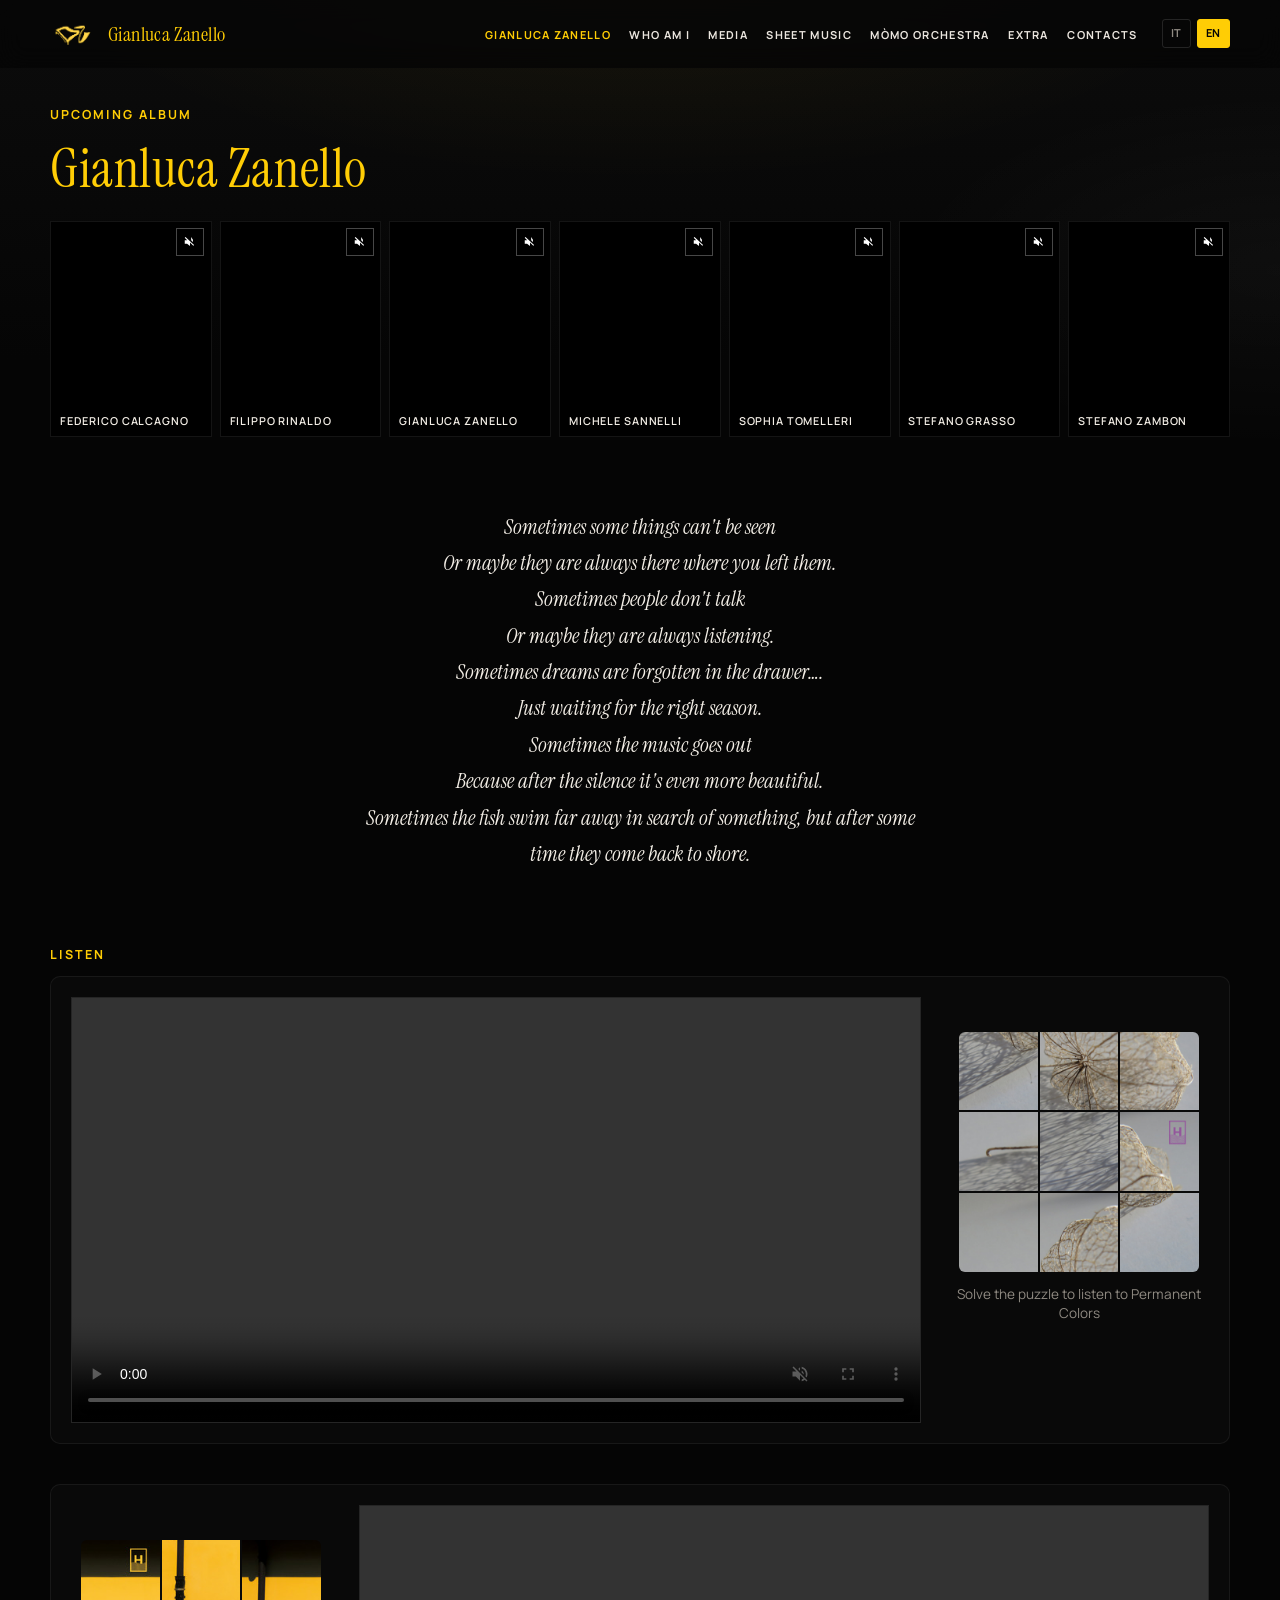
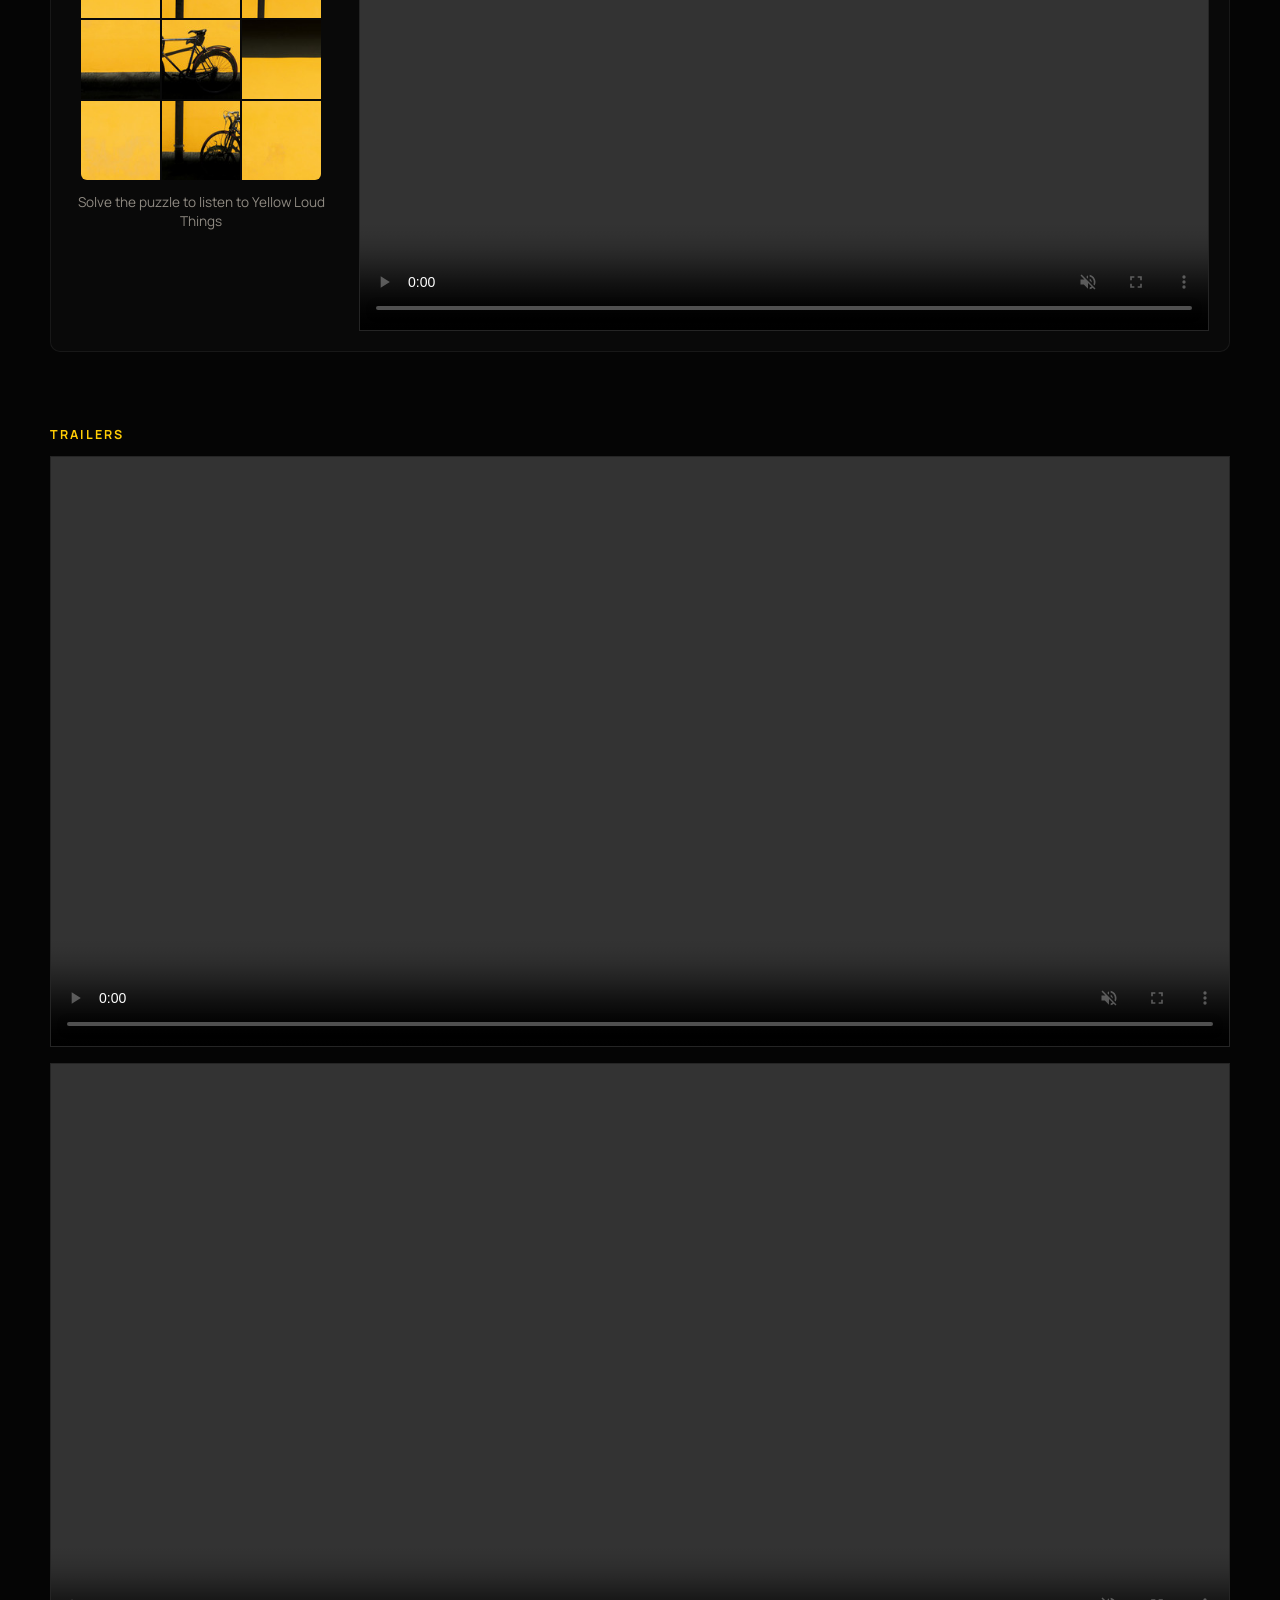
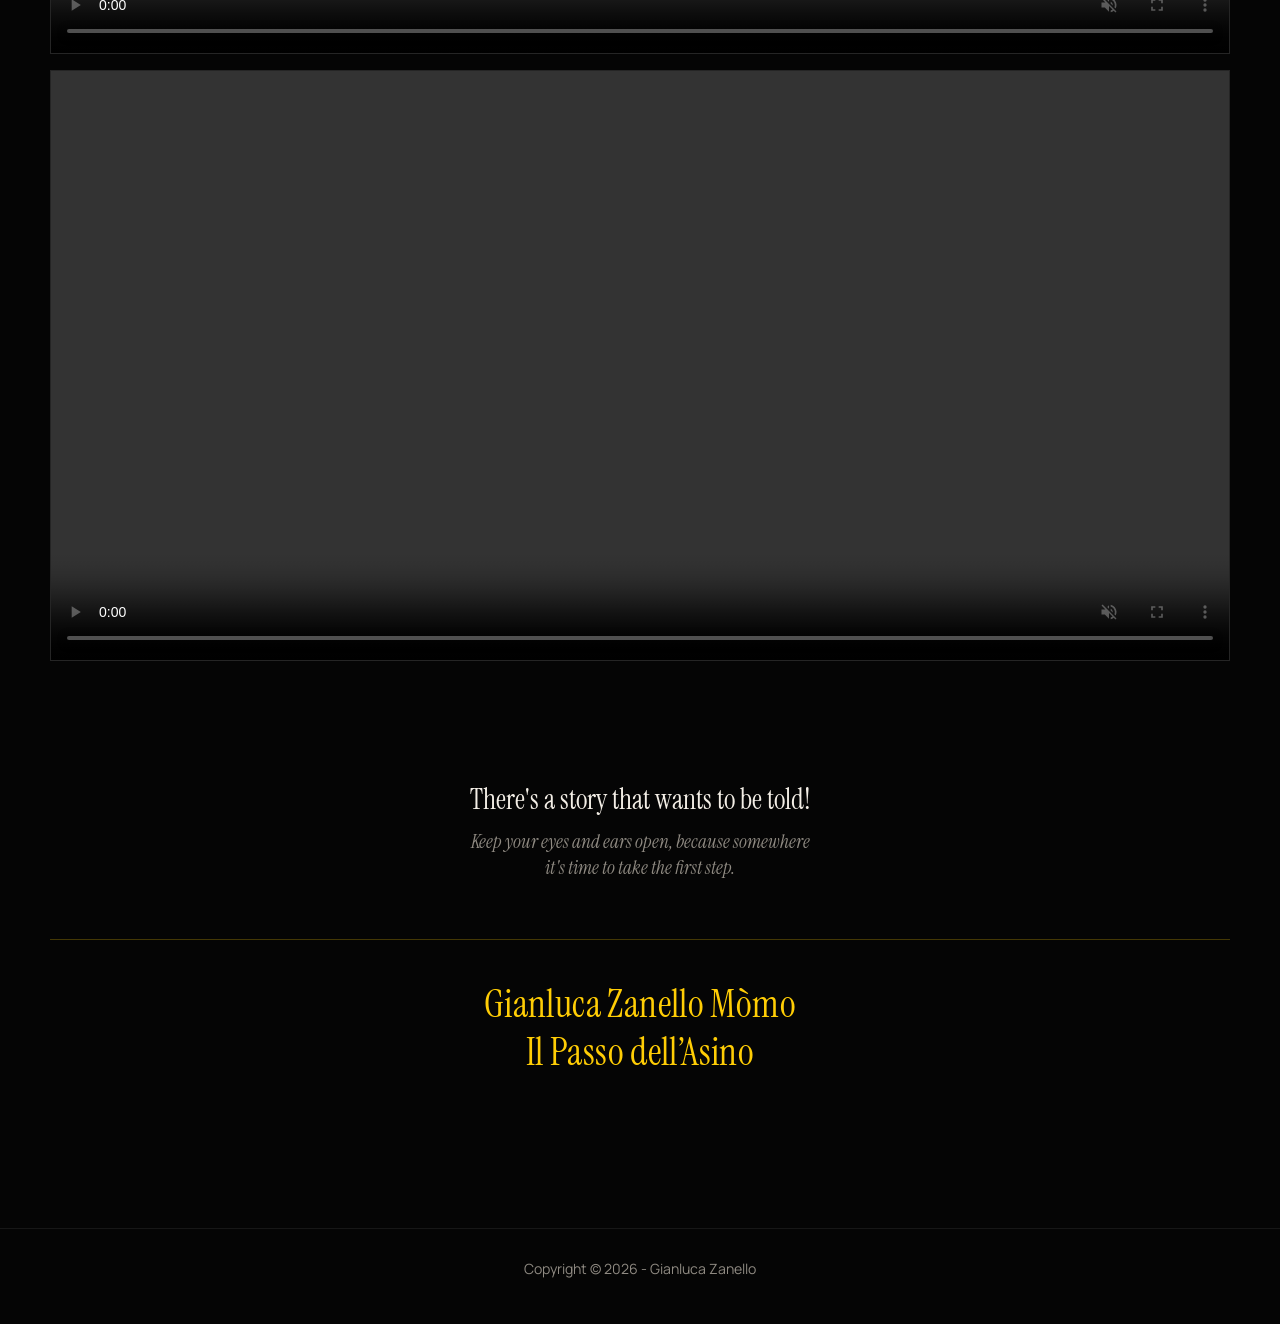
==== site/en/index.html @ 9fa0af00 "init" ====
<!DOCTYPE html>
<html lang="en">
<head>
  <meta charset="utf-8">
  <meta name="viewport" content="width=device-width, initial-scale=1">
  <title>Gianluca Zanello</title>
  <meta name="description" content="Portfolio of musician and composer Gianluca Zanello.">
  <link rel="icon" href="../assets/img/Logo_gian_giallo.png">
  <link rel="stylesheet" href="../assets/css/site.css">
</head>
<body>
  <header class="site-header" id="site-header"></header>
  <main class="site-main">
    <div class="container">
      <section class="home-hero reveal">
        <p class="eyebrow">Upcoming album</p>
        <h1>Gianluca Zanello</h1>
        <div class="musician-grid">
          <div class="video-card">
            <button class="mute-btn" type="button" aria-label="Mute">🔇</button>
            <video src="../assets/video/Federico-Calcagno.mov" autoplay muted loop playsinline></video>
            <span class="label">Federico Calcagno</span>
          </div>
          <div class="video-card">
            <button class="mute-btn" type="button" aria-label="Mute">🔇</button>
            <video src="../assets/video/Filippo-Rinaldo.mov" autoplay muted loop playsinline></video>
            <span class="label">Filippo Rinaldo</span>
          </div>
          <div class="video-card featured">
            <button class="mute-btn" type="button" aria-label="Mute">🔇</button>
            <video src="../assets/video/Gianluca-Zanello.mov" autoplay muted loop playsinline></video>
            <span class="label">Gianluca Zanello</span>
          </div>
          <div class="video-card">
            <button class="mute-btn" type="button" aria-label="Mute">🔇</button>
            <video src="../assets/video/Michele-Sannelli.mov" autoplay muted loop playsinline></video>
            <span class="label">Michele Sannelli</span>
          </div>
          <div class="video-card">
            <button class="mute-btn" type="button" aria-label="Mute">🔇</button>
            <video src="../assets/video/Sophia-Tomelleri.mov" autoplay muted loop playsinline></video>
            <span class="label">Sophia Tomelleri</span>
          </div>
          <div class="video-card">
            <button class="mute-btn" type="button" aria-label="Mute">🔇</button>
            <video src="../assets/video/Stefano-Grasso.mov" autoplay muted loop playsinline></video>
            <span class="label">Stefano Grasso</span>
          </div>
          <div class="video-card">
            <button class="mute-btn" type="button" aria-label="Mute">🔇</button>
            <video src="../assets/video/Stefano-Zambon.mov" autoplay muted loop playsinline></video>
            <span class="label">Stefano Zambon</span>
          </div>
        </div>
      </section>

      <section class="home-section reveal">
        <p class="poem">Sometimes some things can't be seen
Or maybe they are always there where you left them.
Sometimes people don't talk
Or maybe they are always listening.
Sometimes dreams are forgotten in the drawer….
Just waiting for the right season.
Sometimes the music goes out
Because after the silence it's even more beautiful.
Sometimes the fish swim far away in search of something, but after some time they come back to shore.</p>
      </section>

      <section class="home-section reveal">
        <p class="eyebrow">Listen</p>
        <div class="puzzle-band">
          <div class="puzzle-row">
            <div class="trailer">
              <video src="../assets/video/Trailer-1.mov" autoplay muted loop playsinline controls></video>
            </div>
            <div class="puzzle-wrap">
              <div class="puzzle" data-image="../assets/img/coperitna2.jpg" data-link="https://open.spotify.com/intl-it/album/7KZL6GLncpNun0w4hiZaWt"></div>
              <p class="puzzle-hint">Solve the puzzle to listen to Permanent Colors</p>
              <a class="puzzle-link" target="_blank" rel="noopener">Listen on Spotify</a>
            </div>
          </div>
          <div class="puzzle-row reverse">
            <div class="trailer">
              <video src="../assets/video/Trailer-2-voci.mov" autoplay muted loop playsinline controls></video>
            </div>
            <div class="puzzle-wrap">
              <div class="puzzle" data-image="../assets/img/copertina1.jpg" data-link="https://open.spotify.com/intl-it/album/0U0hrox9TODxwLy4MzhKd4"></div>
              <p class="puzzle-hint">Solve the puzzle to listen to Yellow Loud Things</p>
              <a class="puzzle-link" target="_blank" rel="noopener">Listen on Spotify</a>
            </div>
          </div>
        </div>
      </section>

      <section class="home-section reveal">
        <p class="eyebrow">Trailers</p>
        <div class="trailer-stack">
          <div class="trailer">
            <video src="../assets/video/Trailer-3-solo-Gianlu.mov" muted loop playsinline controls preload="metadata"></video>
          </div>
          <div class="trailer">
            <video src="../assets/video/Trailer-4-mov-4.mov" muted loop playsinline controls preload="metadata"></video>
          </div>
          <div class="trailer">
            <video src="../assets/video/Trailer-lungo.mov" muted loop playsinline controls preload="metadata"></video>
          </div>
        </div>
      </section>

      <section class="home-section reveal">
        <div class="home-cta">
          <p>There's a story that wants to be told!</p>
          <p>Keep your eyes and ears open, because somewhere<br>it's time to take the first step.</p>
        </div>
        <div class="album-banner">
          <h2>Gianluca Zanello Mòmo<br>Il Passo dell’Asino</h2>
        </div>
      </section>
    </div>
  </main>
  <footer class="site-footer" id="site-footer"></footer>
  <script>window.GZ = { lang: "en", base: "", assetBase: "../", page: "home" };</script>
  <script src="../assets/js/site.js"></script>
</body>
</html>
---- site/assets/css/site.css ----
@import url("https://fonts.googleapis.com/css2?family=Instrument+Serif:ital@0;1&family=Manrope:wght@400;500;600;700&display=swap");

:root {
  --yellow: #ffcd05;
  --yellow-deep: #e6b800;
  --ink: #050505;
  --ink-soft: #0c0c0c;
  --surface: #121212;
  --surface-2: #1a1a1a;
  --text: #ebe6df;
  --heading: #f3eee6;
  --muted: #8f8a82;
  --white: #ffffff;
  --max: 1180px;
  --prose: 42rem;
  --header-h: 68px;
  --radius: 10px;
  --font: "Manrope", system-ui, sans-serif;
  --display: "Instrument Serif", Georgia, serif;
}

*,
*::before,
*::after {
  box-sizing: border-box;
}

html {
  scroll-behavior: smooth;
}

body {
  margin: 0;
  font-family: var(--font);
  font-size: 16px;
  line-height: 1.7;
  color: var(--text);
  background-color: var(--ink);
  background-image:
    radial-gradient(ellipse 90% 55% at 50% -10%, rgba(255, 205, 5, 0.07), transparent 55%),
    radial-gradient(ellipse 60% 40% at 100% 30%, rgba(255, 255, 255, 0.03), transparent 50%),
    linear-gradient(180deg, var(--ink-soft) 0%, var(--ink) 40%, var(--ink) 100%);
  background-attachment: fixed;
  min-height: 100vh;
}

img {
  max-width: 100%;
  height: auto;
  display: block;
}

a {
  color: var(--yellow);
  text-decoration: none;
  transition: color 0.2s ease, opacity 0.2s ease;
}

a:hover {
  color: var(--yellow-deep);
}

h1,
h2,
h3,
h4 {
  font-family: var(--display);
  font-weight: 400;
  color: var(--heading);
  line-height: 1.2;
  margin: 0 0 0.55em;
  letter-spacing: 0.01em;
}

h1 {
  font-size: clamp(2.2rem, 5vw, 3.4rem);
}

h2 {
  font-size: clamp(1.6rem, 3.2vw, 2.25rem);
}

h3 {
  font-size: 1.4rem;
}

h4 {
  font-size: 1.15rem;
  font-family: var(--font);
  font-weight: 600;
  letter-spacing: 0.08em;
  text-transform: uppercase;
  color: var(--muted);
}

p {
  margin: 0 0 1.05em;
}

.container {
  width: min(100% - 2.5rem, var(--max));
  margin-inline: auto;
}

/* �� Header �� */
.site-header {
  position: sticky;
  top: 0;
  z-index: 100;
  height: var(--header-h);
  background: rgba(5, 5, 5, 0.82);
  border-bottom: 1px solid transparent;
  backdrop-filter: blur(12px);
  transition: border-color 0.25s ease, background 0.25s ease;
}

.site-header.is-scrolled {
  border-bottom-color: rgba(255, 205, 5, 0.45);
  background: rgba(5, 5, 5, 0.94);
}

.header-inner {
  height: 100%;
  display: flex;
  align-items: center;
  justify-content: space-between;
  gap: 1rem;
}

.logo {
  display: flex;
  align-items: center;
  gap: 0.75rem;
}

.logo img {
  width: 46px;
  height: 46px;
  object-fit: contain;
  transition: transform 0.35s ease;
}

.logo:hover img {
  transform: rotate(-6deg) scale(1.04);
}

.logo-text {
  font-family: var(--display);
  color: var(--yellow);
  font-weight: 400;
  font-size: 1.25rem;
  letter-spacing: 0.02em;
}

.nav-desktop {
  display: flex;
  align-items: center;
  gap: 0.2rem 1.15rem;
  list-style: none;
  margin: 0;
  padding: 0;
}

.nav-desktop a {
  color: var(--text);
  font-size: 11px;
  font-weight: 700;
  text-transform: uppercase;
  letter-spacing: 0.12em;
}

.nav-desktop a:hover,
.nav-desktop a[aria-current="page"] {
  color: var(--yellow);
}

.lang-switch {
  display: flex;
  gap: 0.35rem;
  margin-left: 0.35rem;
}

.lang-switch a {
  color: var(--muted);
  font-size: 11px;
  font-weight: 700;
  text-transform: uppercase;
  border: 1px solid rgba(255, 255, 255, 0.12);
  padding: 0.25rem 0.5rem;
  border-radius: 3px;
  letter-spacing: 0.06em;
}

.lang-switch a.is-active {
  color: var(--ink);
  background: var(--yellow);
  border-color: var(--yellow);
}

.menu-toggle {
  display: none;
  background: transparent;
  border: 0;
  color: var(--white);
  width: 42px;
  height: 42px;
  cursor: pointer;
  padding: 0;
}

.menu-toggle span {
  display: block;
  width: 20px;
  height: 2px;
  background: currentColor;
  margin: 5px auto;
  transition: transform 0.2s ease, opacity 0.2s ease;
}

.menu-toggle[aria-expanded="true"] span:nth-child(1) {
  transform: translateY(7px) rotate(45deg);
}

.menu-toggle[aria-expanded="true"] span:nth-child(2) {
  opacity: 0;
}

.menu-toggle[aria-expanded="true"] span:nth-child(3) {
  transform: translateY(-7px) rotate(-45deg);
}

.nav-mobile {
  display: none;
  position: fixed;
  inset: var(--header-h) 0 0 auto;
  width: min(90vw, 360px);
  background: rgba(12, 12, 12, 0.98);
  padding: 2rem 1.5rem;
  transform: translateX(100%);
  transition: transform 0.28s ease;
  z-index: 99;
  border-left: 1px solid rgba(255, 205, 5, 0.2);
}

.nav-mobile.is-open {
  transform: translateX(0);
}

.nav-mobile ul {
  list-style: none;
  margin: 0;
  padding: 0;
  display: flex;
  flex-direction: column;
  gap: 1.25rem;
}

.nav-mobile a {
  color: var(--heading);
  font-family: var(--display);
  font-size: 1.45rem;
}

.nav-backdrop {
  display: none;
  position: fixed;
  inset: 0;
  background: rgba(0, 0, 0, 0.55);
  z-index: 98;
}

.nav-backdrop.is-open {
  display: block;
}

/* �� Main / motion �� */
.site-main {
  padding: 2.25rem 0 5rem;
  min-height: calc(100vh - var(--header-h) - 80px);
}

.reveal {
  opacity: 0;
  transform: translateY(18px);
  transition: opacity 0.7s ease, transform 0.7s ease;
}

.reveal.is-visible {
  opacity: 1;
  transform: none;
}

.page-title {
  margin-bottom: 1.75rem;
}

.eyebrow {
  font-family: var(--font);
  font-size: 0.78rem;
  font-weight: 700;
  letter-spacing: 0.16em;
  text-transform: uppercase;
  color: var(--yellow);
  margin: 0 0 0.65rem;
}

.lead,
blockquote {
  border: 0;
  margin: 0 0 1.75rem;
  padding: 0;
  color: var(--muted);
  font-family: var(--display);
  font-style: italic;
  font-size: 1.2rem;
  line-height: 1.55;
  max-width: 38rem;
}

.prose {
  max-width: none;
}

.prose article {
  max-width: var(--prose);
}

.prose section {
  margin-bottom: 2.75rem;
  padding-top: 0.25rem;
  border-top: 1px solid rgba(255, 255, 255, 0.06);
}

.prose section:first-of-type {
  border-top: 0;
  padding-top: 0;
}

.prose h2,
.prose h3 {
  margin-top: 0.35rem;
  margin-bottom: 0.85rem;
}

.prose p {
  font-size: 1.02rem;
  color: #d8d2c8;
}

.about-layout {
  display: grid;
  grid-template-columns: minmax(240px, 340px) 1fr;
  gap: 3rem;
  align-items: start;
}

.about-aside {
  position: sticky;
  top: calc(var(--header-h) + 1.25rem);
}

.about-content {
  min-width: 0;
}

.about-title {
  color: var(--yellow);
  margin-bottom: 2rem;
  position: relative;
  display: inline-block;
  padding-bottom: 0.55rem;
}

.about-title::after {
  content: "";
  position: absolute;
  left: 0;
  bottom: 0;
  width: 100%;
  max-width: 4.5rem;
  height: 3px;
  background: var(--yellow);
}

.about-photo-wrap {
  position: relative;
  border-radius: 0;
  overflow: hidden;
  background: var(--surface);
}

.about-photo-wrap::after {
  content: "";
  position: absolute;
  inset: 0;
  background: linear-gradient(to top, rgba(5, 5, 5, 0.55), transparent 42%);
  pointer-events: none;
}

.about-photo {
  width: 100%;
  display: block;
}

.about-photo-caption {
  position: absolute;
  left: 1rem;
  bottom: 0.9rem;
  z-index: 1;
  font-family: var(--display);
  font-size: 1.15rem;
  color: var(--yellow);
}

/* Bio sections � accenti gialli leggeri, no box */
.pullquote {
  margin: 0 0 2.75rem;
  padding: 0 0 0 1.15rem;
  border: 0;
  border-left: 2px solid rgba(255, 205, 5, 0.55);
  background: transparent;
  position: relative;
}

.pullquote + .pullquote {
  padding-top: 0.25rem;
}

.pullquote blockquote {
  margin: 0;
  padding: 0;
  border: 0;
  font-style: normal;
  max-width: none;
  color: var(--text);
  position: relative;
}

.pullquote-title {
  position: relative;
  font-family: var(--display);
  font-size: clamp(1.35rem, 2.6vw, 1.85rem);
  font-style: italic;
  font-weight: 400;
  color: var(--heading);
  margin: 0 0 1rem;
  line-height: 1.25;
  max-width: 36rem;
  padding-bottom: 0.75rem;
}

.pullquote-title::after {
  content: "";
  position: absolute;
  left: 0;
  bottom: 0;
  width: 2.5rem;
  height: 2px;
  background: var(--yellow);
}

.pullquote-body {
  position: relative;
}

.pullquote-body p {
  margin: 0;
  font-size: 1.02rem;
  line-height: 1.75;
  color: #d8d2c8;
}

.pullquote-body p + p {
  margin-top: 1em;
}

.pullquote-body > p:first-child::first-letter {
  color: var(--yellow);
  font-family: var(--display);
  font-size: 1.2em;
}


/* �� Home �� */
.home-hero {
  margin-bottom: 1.5rem;
}

.home-hero .brand-mark {
  display: none;
}

.home-hero h1 {
  color: var(--yellow);
  margin-bottom: 0.35rem;
}

.musician-grid {
  display: grid;
  grid-template-columns: repeat(7, minmax(0, 1fr));
  gap: 0.5rem;
  margin: 1.25rem 0 0;
  align-items: stretch;
}

.musician-grid .featured {
  grid-column: auto;
}

.video-card {
  position: relative;
  border-radius: 0;
  overflow: hidden;
  background: #000;
  aspect-ratio: 3 / 4;
  border: 1px solid rgba(255, 255, 255, 0.08);
  transition: border-color 0.3s ease, box-shadow 0.3s ease;
  cursor: pointer;
}

.video-card.featured {
  aspect-ratio: 3 / 4;
}

.video-card::after {
  content: "";
  position: absolute;
  inset: 0;
  background: linear-gradient(to top, rgba(0, 0, 0, 0.72) 0%, rgba(0, 0, 0, 0.15) 38%, transparent 58%);
  pointer-events: none;
  z-index: 1;
}

.video-card:hover {
  border-color: rgba(255, 205, 5, 0.45);
  box-shadow: 0 0 0 1px rgba(255, 205, 5, 0.2);
  z-index: 2;
}

.video-card.is-playing {
  border-color: var(--yellow);
  box-shadow: 0 0 0 1px var(--yellow), 0 10px 28px rgba(0, 0, 0, 0.4);
}

.video-card video {
  width: 100%;
  height: 100%;
  object-fit: cover;
  display: block;
  transition: transform 0.7s cubic-bezier(0.2, 0.7, 0.2, 1);
  pointer-events: none;
}

.video-card:hover video {
  transform: scale(1.05);
}

.video-card .label {
  position: absolute;
  left: 0;
  right: 0;
  bottom: 0;
  z-index: 2;
  margin: 0;
  padding: 0.55rem 0.55rem 0.5rem;
  color: var(--heading);
  font-family: var(--font);
  font-size: clamp(0.58rem, 0.85vw, 0.72rem);
  font-weight: 600;
  letter-spacing: 0.08em;
  text-transform: uppercase;
  line-height: 1.25;
  pointer-events: none;
  background: transparent;
}

.mute-btn {
  position: absolute;
  top: 0.4rem;
  right: 0.4rem;
  z-index: 3;
  width: 28px;
  height: 28px;
  padding: 0;
  border-radius: 0;
  border: 1px solid rgba(255, 255, 255, 0.28);
  background: rgba(0, 0, 0, 0.55);
  color: var(--white);
  cursor: pointer;
  display: inline-flex;
  align-items: center;
  justify-content: center;
  transition: background 0.2s ease, border-color 0.2s ease, color 0.2s ease;
}

.mute-btn svg {
  width: 14px;
  height: 14px;
  display: block;
  fill: currentColor;
}

.mute-btn:hover {
  background: rgba(255, 205, 5, 0.2);
  border-color: var(--yellow);
  color: var(--yellow);
}

.video-card.is-playing .mute-btn {
  background: var(--yellow);
  border-color: var(--yellow);
  color: var(--ink);
}

.home-section {
  margin: 4.5rem 0;
}

.home-section + .home-section {
  margin-top: 4rem;
}

.poem {
  max-width: 36rem;
  margin: 0 auto;
  text-align: center;
  white-space: pre-line;
  color: var(--heading);
  font-family: var(--display);
  font-style: italic;
  font-size: clamp(1.05rem, 2.2vw, 1.3rem);
  line-height: 1.75;
}

.puzzle-band {
  display: grid;
  gap: 2.5rem;
}

.puzzle-row {
  display: grid;
  grid-template-columns: 1.2fr minmax(200px, 260px);
  gap: 1.75rem;
  align-items: center;
  padding: 1.25rem;
  background: rgba(255, 255, 255, 0.02);
  border: 1px solid rgba(255, 255, 255, 0.06);
  border-radius: var(--radius);
}

.puzzle-row.reverse {
  grid-template-columns: minmax(200px, 260px) 1.2fr;
}

.puzzle-row.reverse .puzzle-wrap {
  order: -1;
}

.puzzle-wrap {
  text-align: center;
}

.puzzle-hint {
  font-size: 0.85rem;
  color: var(--muted);
  margin-top: 0.85rem;
  line-height: 1.4;
}

.puzzle {
  width: min(100%, 240px);
  aspect-ratio: 1;
  margin: 0 auto;
  display: grid;
  grid-template-columns: repeat(3, 1fr);
  grid-template-rows: repeat(3, 1fr);
  gap: 2px;
  touch-action: manipulation;
  border-radius: 6px;
  overflow: hidden;
}

.puzzle .piece {
  background-repeat: no-repeat;
  background-size: 300% 300%;
  cursor: grab;
}

.puzzle .piece:active {
  cursor: grabbing;
}

.puzzle.is-solved {
  outline: 2px solid var(--yellow);
  cursor: pointer;
}

.puzzle-link {
  display: inline-block;
  margin-top: 0.75rem;
  padding: 0.5rem 1.1rem;
  background: var(--yellow);
  color: var(--ink) !important;
  font-weight: 700;
  font-size: 0.85rem;
  letter-spacing: 0.04em;
  text-transform: uppercase;
  border-radius: 3px;
  opacity: 0;
  pointer-events: none;
  transition: opacity 0.35s ease, transform 0.35s ease;
  transform: translateY(6px);
}

.puzzle-link.is-visible {
  opacity: 1;
  pointer-events: auto;
  transform: none;
}

.trailer video {
  width: 100%;
  border-radius: 0;
  display: block;
  background: var(--surface);
  border: 1px solid rgba(255, 255, 255, 0.08);
}

.trailer-stack {
  display: grid;
  gap: 1rem;
}

.home-cta {
  text-align: center;
  margin: 0;
  padding: 3rem 1rem;
}

.home-cta p {
  font-family: var(--display);
  font-size: clamp(1.25rem, 2.8vw, 1.75rem);
  color: var(--heading);
  font-weight: 400;
  margin: 0 0 0.65rem;
  line-height: 1.35;
}

.home-cta p:last-child {
  color: var(--muted);
  font-size: clamp(1rem, 2vw, 1.2rem);
  font-style: italic;
}

.album-banner {
  text-align: center;
  padding: 2.5rem 1rem 0;
  border-top: 1px solid rgba(255, 205, 5, 0.25);
}

.album-banner h2 {
  font-size: clamp(1.5rem, 3.5vw, 2.4rem);
  line-height: 1.25;
  color: var(--yellow);
}

/* �� Media �� */
.gz-media-section {
  max-width: 1400px;
  margin: auto;
}

.gz-category-title {
  text-align: center;
  margin: 3.75rem 0 1.75rem;
  font-family: var(--font);
  font-size: 0.85rem;
  font-weight: 700;
  text-transform: uppercase;
  letter-spacing: 0.22em;
  color: var(--yellow);
}

.gz-grid {
  display: grid;
  grid-template-columns: repeat(4, minmax(0, 200px));
  justify-content: center;
  gap: 1.35rem 1rem;
}

.gz-card {
  position: relative;
  width: 100%;
  max-width: 200px;
  margin: 0 auto;
  display: flex;
  flex-direction: column;
  gap: 0;
  border: 0;
  background: transparent;
  box-shadow: none;
  cursor: pointer;
}

.gz-card-cover {
  position: relative;
  aspect-ratio: 1;
  overflow: hidden;
  border: 1px solid rgba(255, 255, 255, 0.08);
  background: #000;
}

.gz-bg {
  position: absolute;
  inset: 0;
  background-size: cover;
  background-position: center;
  transition: transform 0.7s cubic-bezier(0.2, 0.8, 0.2, 1);
}

.gz-overlay {
  position: absolute;
  inset: 0;
  background: linear-gradient(to top, rgba(0, 0, 0, 0.55) 0%, transparent 45%);
  transition: background 0.35s ease;
  pointer-events: none;
}

.gz-card-title {
  position: relative;
  z-index: 1;
  margin: 0;
  padding: 0.7rem 0.15rem 0.15rem;
  color: var(--heading);
  text-align: left;
  font-family: var(--display);
  font-size: 0.98rem;
  font-weight: 400;
  line-height: 1.25;
  opacity: 1;
  transform: none;
  text-shadow: none;
}

.gz-card-content {
  position: absolute;
  left: 0.65rem;
  right: 0.65rem;
  bottom: 0.65rem;
  top: auto;
  z-index: 4;
  display: flex;
  flex-direction: row;
  flex-wrap: wrap;
  justify-content: center;
  align-items: center;
  gap: 0.4rem;
  opacity: 0;
  transform: translateY(8px);
  transition: opacity 0.3s ease, transform 0.3s ease;
  pointer-events: none;
}

.gz-card-content a {
  color: var(--ink);
  min-width: 0;
  flex: 1 1 auto;
  text-align: center;
  padding: 0.4rem 0.45rem;
  border-radius: 0;
  background: var(--yellow);
  border: 1px solid var(--yellow);
  font-weight: 700;
  font-size: 0.68rem;
  letter-spacing: 0.06em;
  text-transform: uppercase;
  pointer-events: auto;
}

.gz-card-content a:hover {
  background: var(--yellow-deep);
  color: var(--ink);
}

.gz-card:hover .gz-bg,
.gz-card.is-open .gz-bg {
  transform: scale(1.05);
}

.gz-card:hover .gz-card-content,
.gz-card.is-open .gz-card-content {
  opacity: 1;
  transform: none;
  pointer-events: auto;
}

.gz-card:hover .gz-overlay,
.gz-card.is-open .gz-overlay {
  background: rgba(0, 0, 0, 0.55);
}

.gz-card:hover .gz-card-cover,
.gz-card.is-open .gz-card-cover {
  border-color: rgba(255, 205, 5, 0.4);
}

.live-grid {
  display: grid;
  grid-template-columns: repeat(auto-fit, minmax(260px, 1fr));
  gap: 0.75rem;
  margin-top: 1rem;
}

.live-grid .video-card {
  aspect-ratio: 16 / 10;
  cursor: default;
}

.live-grid .video-card:hover {
  border-color: rgba(255, 205, 5, 0.35);
}

.live-grid .video-card .label {
  text-transform: none;
  letter-spacing: 0.02em;
  font-size: 0.85rem;
}

/* �� Scores �� */
.scores-grid {
  display: grid;
  grid-template-columns: repeat(auto-fit, minmax(220px, 1fr));
  gap: 1rem;
  padding: 1.5rem 0;
}

.score-card {
  position: relative;
  aspect-ratio: 1;
  border-radius: 0;
  overflow: hidden;
  cursor: pointer;
  background-size: cover;
  background-position: center;
  border: 1px solid rgba(255, 205, 5, 0.45);
  transition: border-width 0.25s ease, border-color 0.25s ease, box-shadow 0.25s ease;
}

.score-card::before {
  content: "";
  position: absolute;
  inset: 0;
  background: linear-gradient(to top, rgba(0, 0, 0, 0.78), rgba(0, 0, 0, 0.15));
  z-index: 1;
}

.score-card:hover {
  border-color: var(--yellow);
  border-width: 3px;
  box-shadow: 0 14px 32px rgba(0, 0, 0, 0.45);
}

.score-card-inner {
  position: absolute;
  inset: 0;
  display: flex;
  align-items: flex-end;
  padding: 0.95rem;
  z-index: 2;
}

.score-title {
  color: #fff;
  font-family: var(--display);
  font-size: 1.05rem;
  font-weight: 400;
}

.score-item-data {
  display: none;
}

/* Reader drawer � full immersive panel */
.score-drawer {
  position: fixed;
  inset: 0;
  z-index: 9999;
  visibility: hidden;
  pointer-events: none;
}

.score-drawer.is-open {
  visibility: visible;
  pointer-events: auto;
}

.score-drawer-backdrop {
  position: absolute;
  inset: 0;
  background: rgba(0, 0, 0, 0.72);
  opacity: 0;
  transition: opacity 0.35s ease;
}

.score-drawer.is-open .score-drawer-backdrop {
  opacity: 1;
}

.score-drawer-panel {
  position: absolute;
  inset: 0;
  height: 100%;
  height: 100dvh;
  max-height: 100dvh;
  background: #080808;
  color: var(--text);
  display: flex;
  flex-direction: column;
  border: 0;
  border-top: 2px solid var(--yellow);
  transform: translateY(100%);
  transition: transform 0.45s cubic-bezier(0.2, 0.8, 0.2, 1);
  padding-bottom: env(safe-area-inset-bottom, 0);
}

.score-drawer.is-open .score-drawer-panel {
  transform: translateY(0);
}

.score-drawer-header {
  display: flex;
  align-items: center;
  justify-content: space-between;
  gap: 1rem;
  padding: 0.85rem 1.25rem;
  border-bottom: 1px solid rgba(255, 255, 255, 0.08);
  flex-shrink: 0;
}

.score-drawer-header h2 {
  margin: 0;
  font-size: clamp(1.35rem, 3vw, 1.9rem);
  color: var(--yellow);
}

.score-drawer-header-actions {
  display: flex;
  align-items: center;
  gap: 0.65rem;
  flex-shrink: 0;
}

.score-drawer-close {
  width: 42px;
  height: 42px;
  border: 1px solid rgba(255, 255, 255, 0.2);
  background: transparent;
  color: var(--white);
  font-size: 1.5rem;
  line-height: 1;
  cursor: pointer;
  transition: border-color 0.2s ease, color 0.2s ease;
}

.score-drawer-close:hover {
  border-color: var(--yellow);
  color: var(--yellow);
}

.score-drawer-body {
  flex: 1;
  min-height: 0;
  display: grid;
  grid-template-columns: minmax(220px, 300px) 1fr;
  gap: 0;
}

.score-sidebar {
  display: flex;
  flex-direction: column;
  min-height: 0;
  border-right: 1px solid rgba(255, 255, 255, 0.08);
  background: #0c0c0c;
}

.score-tracklist {
  flex: 1;
  overflow: auto;
  padding: 0.75rem 0;
}

.score-audio-dock {
  flex-shrink: 0;
  padding: 0.85rem 1rem 1rem;
  border-top: 1px solid rgba(255, 205, 5, 0.35);
  background: #101010;
}

.score-audio-label {
  margin: 0 0 0.55rem;
  font-family: var(--display);
  font-size: 0.95rem;
  color: var(--yellow);
  line-height: 1.3;
}

.score-audio-dock audio {
  width: 100%;
  height: 36px;
}

.score-track {
  width: 100%;
  display: block;
  text-align: left;
  background: transparent;
  border: 0;
  border-left: 3px solid transparent;
  color: var(--text);
  padding: 0.85rem 1.1rem;
  cursor: pointer;
  font: inherit;
  transition: background 0.2s ease, border-color 0.2s ease, color 0.2s ease;
}

.score-track:hover {
  background: rgba(255, 205, 5, 0.06);
  color: var(--heading);
}

.score-track.is-active {
  border-left-color: var(--yellow);
  background: rgba(255, 205, 5, 0.1);
  color: var(--yellow);
}

.score-track-name {
  display: block;
  font-family: var(--display);
  font-size: 1.05rem;
  margin-bottom: 0.2rem;
}

.score-track-meta {
  display: block;
  font-size: 0.72rem;
  letter-spacing: 0.08em;
  text-transform: uppercase;
  color: var(--muted);
}

.score-track.is-active .score-track-meta {
  color: rgba(255, 205, 5, 0.7);
}

.score-viewer {
  display: flex;
  flex-direction: column;
  min-width: 0;
  min-height: 0;
  background: #111;
  position: relative;
}

.score-open-pdf {
  display: inline-flex;
  align-items: center;
  padding: 0.4rem 0.75rem;
  border: 1px solid rgba(255, 205, 5, 0.5);
  color: var(--yellow);
  font-size: 0.68rem;
  font-weight: 700;
  letter-spacing: 0.08em;
  text-transform: uppercase;
  transition: background 0.2s ease, opacity 0.2s ease;
}

.score-open-pdf:hover {
  background: rgba(255, 205, 5, 0.12);
  color: var(--yellow);
}

.score-pdf-frame {
  flex: 1;
  min-height: 0;
  width: 100%;
  height: 100%;
  border: 0;
  background: #1a1a1a;
}

.score-pdf-scroll {
  display: none;
  flex: 1;
  min-height: 0;
  width: 100%;
  overflow: auto;
  -webkit-overflow-scrolling: touch;
  background: #141414;
  overscroll-behavior: contain;
}

.score-pdf-pages {
  display: flex;
  flex-direction: column;
  align-items: center;
  gap: 0.65rem;
  padding: 0.65rem;
  min-height: 100%;
}

.score-pdf-pages canvas {
  display: block;
  width: 100%;
  height: auto;
  max-width: 100%;
  background: #fff;
  box-shadow: 0 8px 24px rgba(0, 0, 0, 0.35);
}

.score-pdf-loading,
.score-pdf-error {
  margin: 2rem 1rem;
  text-align: center;
  color: var(--muted);
  font-size: 0.95rem;
}

/* �� Extra / partners �� */
.partners {
  display: flex;
  flex-wrap: wrap;
  gap: 0.85rem;
  align-items: center;
  margin: 1.5rem 0 2.75rem;
  padding: 1rem;
  background: var(--surface);
  border: 1px solid rgba(255, 255, 255, 0.06);
  border-radius: var(--radius);
}

.partners a {
  display: flex;
  align-items: center;
  justify-content: center;
  background: rgba(255, 255, 255, 0.04);
  padding: 0.85rem 1rem;
  border-radius: 6px;
  min-height: 84px;
  min-width: 110px;
  transition: background 0.2s ease;
}

.partners a:hover {
  background: rgba(255, 205, 5, 0.1);
}

.partners img {
  height: 56px;
  width: auto;
  max-width: 130px;
  object-fit: contain;
  filter: brightness(1.08) contrast(1.05);
}

/* �� Extra �� */
.extra-page {
  max-width: 72rem;
}

.extra-title {
  color: var(--yellow);
  margin-bottom: 1.75rem;
  position: relative;
  display: inline-block;
  padding-bottom: 0.55rem;
}

.extra-title::after {
  content: "";
  position: absolute;
  left: 0;
  bottom: 0;
  width: 100%;
  max-width: 4.5rem;
  height: 3px;
  background: var(--yellow);
}

.extra-lead {
  margin: 0 0 3rem;
  padding: 0 0 0 1.15rem;
  border-left: 2px solid rgba(255, 205, 5, 0.55);
  color: #d8d2c8;
  font-family: var(--display);
  font-style: italic;
  font-size: clamp(1.05rem, 2vw, 1.22rem);
  line-height: 1.65;
  max-width: 48rem;
}

.extra-lead::first-letter {
  color: var(--yellow);
  font-size: 1.2em;
}

.extra-name {
  color: var(--yellow);
  font-style: italic;
  font-weight: 600;
}

.extra-section {
  margin: 0 0 3.5rem;
  padding-top: 0.5rem;
  border-top: 1px solid rgba(255, 205, 5, 0.18);
}

.extra-heading {
  color: var(--yellow);
  font-family: var(--display);
  font-size: clamp(1.6rem, 3vw, 2.1rem);
  font-weight: 400;
  margin: 1.25rem 0 1.5rem;
  position: relative;
  display: inline-block;
  padding-bottom: 0.45rem;
}

.extra-heading::after {
  content: "";
  position: absolute;
  left: 0;
  bottom: 0;
  width: 2.5rem;
  height: 2px;
  background: var(--yellow);
}

.extra-bike-layout {
  display: grid;
  grid-template-columns: minmax(0, 1.05fr) minmax(0, 1fr);
  gap: 2.25rem;
  align-items: start;
}

.extra-photo-wrap {
  margin: 0;
}

.extra-photo {
  display: block;
  width: 100%;
  height: auto;
}

.extra-bike-copy p {
  margin: 0 0 1.75rem;
  font-size: 1.02rem;
  line-height: 1.75;
  color: #d8d2c8;
}

.extra-bike {
  position: relative;
  width: min(100%, 340px);
  height: 210px;
  margin: 0.5rem auto 0;
}

.extra-bike-part {
  position: absolute;
  display: block;
  transition: transform 0.25s ease;
}

.extra-bike-part img {
  width: 100%;
  height: auto;
  display: block;
}

.extra-bike-frame {
  width: 72%;
  top: 18%;
  left: 50%;
  transform: translateX(-50%);
  z-index: 2;
}

.extra-bike-wheel {
  width: 28%;
  aspect-ratio: 1;
  border-radius: 50%;
  overflow: hidden;
  bottom: 0;
  z-index: 1;
  border: 2px solid rgba(255, 205, 5, 0.45);
  background: #111;
}

.extra-bike-wheel-left {
  left: 0;
}

.extra-bike-wheel-right {
  right: 0;
}

.extra-bike-wheel img {
  width: 100%;
  height: 100%;
  object-fit: cover;
  animation: extra-wheel-spin 3s linear infinite;
}

.extra-bike:hover .extra-bike-wheel img {
  animation-duration: 0.7s;
}

.extra-bike-part:hover {
  transform: scale(1.05);
  z-index: 5;
}

.extra-bike-frame:hover {
  transform: translateX(-50%) scale(1.05);
}

@keyframes extra-wheel-spin {
  from { transform: rotate(0deg); }
  to { transform: rotate(360deg); }
}

.extra-circus-layout {
  display: flex;
  flex-direction: column;
  gap: 1.75rem;
}

.extra-circus-intro {
  display: grid;
  grid-template-columns: minmax(0, 1fr) minmax(180px, 240px);
  gap: 1.5rem 1.75rem;
  align-items: start;
}

.extra-circus-text {
  margin: 0;
  font-size: 1.02rem;
  line-height: 1.75;
  color: #d8d2c8;
  padding-left: 1.15rem;
  border-left: 2px solid rgba(255, 205, 5, 0.45);
}

.extra-circus-stage {
  position: relative;
}

.extra-video {
  display: block;
  width: 100%;
  background: #111;
  border: 1px solid rgba(255, 205, 5, 0.22);
}

.extra-video-wide {
  aspect-ratio: 16 / 9;
  object-fit: cover;
}

.extra-video-tall {
  width: 100%;
  aspect-ratio: 9 / 16;
  object-fit: cover;
  max-height: min(70vh, 560px);
  justify-self: end;
  position: sticky;
  top: calc(var(--header-h) + 1rem);
}

.extra-juggle {
  position: absolute;
  left: 50%;
  width: min(380px, 58%);
  height: 210px;
  bottom: 10%;
  transform: translateX(-50%);
  z-index: 3;
  pointer-events: none;
}

.extra-ball {
  position: absolute;
  left: 0;
  top: 0;
  width: 62px;
  height: 62px;
  margin: -31px 0 0 -31px;
  border-radius: 50%;
  overflow: hidden;
  border: 2px solid rgba(255, 205, 5, 0.55);
  background: #161616;
  box-shadow: 0 10px 28px rgba(0, 0, 0, 0.45);
  will-change: transform;
  transition: box-shadow 0.2s ease;
  pointer-events: auto;
}

.extra-ball img {
  width: 100%;
  height: 100%;
  object-fit: cover;
  display: block;
}

.extra-ball-dummy {
  background: var(--yellow);
  border-color: rgba(255, 255, 255, 0.25);
}

.extra-ball:hover {
  box-shadow: 0 0 0 4px rgba(255, 205, 5, 0.28), 0 10px 24px rgba(0, 0, 0, 0.4);
  z-index: 4;
}

@media (prefers-reduced-motion: reduce) {
  .extra-bike-wheel img {
    animation: none;
  }
}

/* �� M�mo Orchestra �� */
.momo-layout {
  display: grid;
  grid-template-columns: minmax(220px, 360px) minmax(0, 1fr);
  gap: 3rem;
  align-items: start;
}

.momo-aside {
  position: sticky;
  top: calc(var(--header-h) + 1.25rem);
}

.momo-photo-wrap {
  margin: 0;
  padding: 0;
  background: var(--surface);
}

.momo-photo {
  display: block;
  width: 100%;
  height: auto;
}

.momo-content {
  min-width: 0;
  max-width: 40rem;
}

.momo-title {
  color: var(--yellow);
  margin-bottom: 1.75rem;
  position: relative;
  display: inline-block;
  padding-bottom: 0.55rem;
}

.momo-title::after {
  content: "";
  position: absolute;
  left: 0;
  bottom: 0;
  width: 100%;
  max-width: 4.5rem;
  height: 3px;
  background: var(--yellow);
}

.momo-body {
  margin: 0;
  padding: 0 0 0 1.15rem;
  border-left: 2px solid rgba(255, 205, 5, 0.55);
}

.momo-body p {
  margin: 0;
  font-size: 1.05rem;
  line-height: 1.8;
  color: #d8d2c8;
}

.momo-body > p:first-child::first-letter {
  color: var(--yellow);
  font-family: var(--display);
  font-size: 1.25em;
}

.momo-name {
  color: var(--yellow);
  font-style: normal;
  font-weight: 600;
}

/* �� Contacts �� */
.contact-layout {
  display: grid;
  grid-template-columns: 1fr 1.15fr;
  gap: 2.75rem;
  align-items: start;
}

.social-list {
  list-style: none;
  margin: 0 0 1.5rem;
  padding: 0;
  display: flex;
  flex-direction: column;
  gap: 0.85rem;
}

.contact-title {
  color: var(--yellow);
  position: relative;
  display: inline-block;
  padding-bottom: 0.55rem;
}

.contact-title::after {
  content: "";
  position: absolute;
  left: 0;
  bottom: 0;
  width: 100%;
  max-width: 4.5rem;
  height: 3px;
  background: var(--yellow);
}

.social-list a {
  display: inline-flex;
  align-items: center;
  gap: 0.7rem;
  color: var(--text);
  font-weight: 600;
}

.social-list a:hover {
  color: var(--yellow);
}

.social-icon {
  display: inline-block;
  flex: 0 0 1.7rem;
  width: 1.55rem;
  height: 1.55rem;
  color: var(--yellow);
  fill: currentColor;
}

svg.social-icon {
  overflow: visible;
}

.social-list a:hover .social-icon {
  color: var(--yellow-deep);
}

.social-icon-nicolini {
  width: 2rem;
  height: 2rem;
  flex: 0 0 2rem;
  background-color: var(--yellow);
  color: transparent;
  -webkit-mask-image: url("../img/icons/nicolini.png");
  mask-image: url("../img/icons/nicolini.png");
  -webkit-mask-position: center;
  mask-position: center;
  -webkit-mask-repeat: no-repeat;
  mask-repeat: no-repeat;
  -webkit-mask-size: contain;
  mask-size: contain;
}

.social-list a:hover .social-icon-nicolini {
  background-color: var(--yellow-deep);
  color: transparent;
}

.btn {
  display: inline-block;
  background: var(--yellow);
  color: var(--ink) !important;
  font-weight: 700;
  padding: 0.7rem 1.35rem;
  border-radius: 3px;
  border: 0;
  cursor: pointer;
  font-size: 0.85rem;
  letter-spacing: 0.06em;
  text-transform: uppercase;
  transition: background 0.2s ease, transform 0.2s ease;
}

.btn:hover {
  background: var(--yellow-deep);
  transform: translateY(-1px);
}

.contact-form {
  display: grid;
  gap: 1.15rem;
  padding: 1.5rem;
  background: var(--surface);
  border: 1px solid rgba(255, 255, 255, 0.07);
  border-radius: var(--radius);
}

.contact-form label {
  display: grid;
  gap: 0.4rem;
  font-size: 0.78rem;
  font-weight: 700;
  letter-spacing: 0.1em;
  text-transform: uppercase;
  color: var(--muted);
}

.contact-form input,
.contact-form textarea {
  width: 100%;
  background: rgba(255, 255, 255, 0.03);
  border: 1px solid rgba(255, 255, 255, 0.12);
  border-radius: 4px;
  color: var(--white);
  padding: 0.7rem 0.85rem;
  font: inherit;
  transition: border-color 0.2s ease, box-shadow 0.2s ease;
}

.contact-form input:focus,
.contact-form textarea:focus {
  outline: none;
  border-color: var(--yellow);
  box-shadow: 0 0 0 3px rgba(255, 205, 5, 0.15);
}

.contact-form textarea {
  min-height: 140px;
  resize: vertical;
}

.form-status {
  font-size: 0.9rem;
  margin: 0;
  color: var(--yellow);
}

.form-status.is-error {
  color: #ff8e8e;
}

.hp-field {
  position: absolute !important;
  left: -9999px !important;
  width: 1px !important;
  height: 1px !important;
  overflow: hidden !important;
}

.site-footer {
  border-top: 1px solid rgba(255, 255, 255, 0.07);
  padding: 1.75rem 0;
  text-align: center;
  color: var(--muted);
  font-size: 0.88rem;
}

@media (max-width: 999px) {
  .nav-desktop {
    display: none;
  }

  .menu-toggle {
    display: block;
  }

  .nav-mobile {
    display: block;
  }

  .musician-grid {
    grid-template-columns: repeat(2, minmax(0, 1fr));
    gap: 0.5rem;
  }

  .musician-grid .featured {
    grid-column: 1 / -1;
    aspect-ratio: 16 / 9;
  }

  .video-card {
    aspect-ratio: 4 / 5;
  }

  .video-card .label {
    font-size: 0.72rem;
    letter-spacing: 0.06em;
  }

  .puzzle-row,
  .puzzle-row.reverse {
    grid-template-columns: 1fr;
  }

  .puzzle-row.reverse .puzzle-wrap {
    order: 0;
  }

  .about-layout,
  .contact-layout,
  .momo-layout {
    grid-template-columns: 1fr;
  }

  .about-aside,
  .momo-aside {
    position: static;
  }

  .momo-photo-wrap {
    max-width: 28rem;
  }

  .extra-bike-layout {
    grid-template-columns: 1fr;
  }

  .extra-circus-intro {
    grid-template-columns: 1fr;
  }

  .extra-video-tall {
    position: static;
    max-width: 240px;
    max-height: 420px;
    justify-self: center;
  }

  .extra-juggle {
    width: min(300px, 78%);
    height: 170px;
    bottom: 8%;
  }

  .pullquote {
    padding-left: 0.9rem;
  }

  .gz-grid {
    grid-template-columns: repeat(2, minmax(0, 1fr));
  }

  .score-drawer-header {
    padding: 0.65rem 0.85rem;
    gap: 0.65rem;
  }

  .score-drawer-header h2 {
    font-size: 1.15rem;
    line-height: 1.2;
    overflow: hidden;
    text-overflow: ellipsis;
    white-space: nowrap;
    min-width: 0;
  }

  .score-drawer-close {
    width: 38px;
    height: 38px;
  }

  .score-drawer-header-actions .score-open-pdf {
    display: none;
  }

  .score-drawer-body {
    display: flex;
    flex-direction: column;
    grid-template-columns: none;
    min-height: 0;
    flex: 1;
  }

  .score-sidebar {
    display: contents;
  }

  .score-tracklist {
    order: 1;
    flex: 0 0 auto;
    display: flex;
    gap: 0.4rem;
    overflow-x: auto;
    overflow-y: hidden;
    padding: 0.55rem 0.75rem;
    border-bottom: 1px solid rgba(255, 255, 255, 0.08);
    background: #0c0c0c;
    -webkit-overflow-scrolling: touch;
    scrollbar-width: thin;
  }

  .score-track {
    flex: 0 0 auto;
    min-width: max-content;
    max-width: 200px;
    border-left: 0;
    border-bottom: 2px solid transparent;
    padding: 0.5rem 0.75rem;
    background: rgba(255, 255, 255, 0.04);
  }

  .score-track-name {
    font-size: 0.92rem;
    white-space: nowrap;
    overflow: hidden;
    text-overflow: ellipsis;
  }

  .score-track-meta {
    font-size: 0.62rem;
  }

  .score-track.is-active {
    border-left-color: transparent;
    border-bottom-color: var(--yellow);
  }

  .score-viewer {
    order: 2;
    flex: 1 1 auto;
    min-height: 0;
    display: flex;
    padding: 0;
    background: #141414;
  }

  .score-pdf-frame {
    display: none;
  }

  .score-pdf-scroll {
    display: block;
  }

  .score-audio-dock {
    order: 3;
    flex: 0 0 auto;
    border-top: 1px solid rgba(255, 205, 5, 0.45);
    padding: 0.65rem 0.85rem calc(0.65rem + env(safe-area-inset-bottom, 0));
    background: #0a0a0a;
  }

  .score-audio-label {
    font-size: 0.88rem;
    margin-bottom: 0.4rem;
  }

  .score-audio-dock audio {
    height: 32px;
  }

  .score-tracklist.is-single {
    display: none;
  }
}

@media (max-width: 560px) {
  .container {
    width: min(100% - 1.5rem, var(--max));
  }

  .logo-text {
    display: none;
  }

  .home-section {
    margin: 3.25rem 0;
  }
}

@media (prefers-reduced-motion: reduce) {
  .reveal {
    opacity: 1;
    transform: none;
    transition: none;
  }

  html {
    scroll-behavior: auto;
  }
}
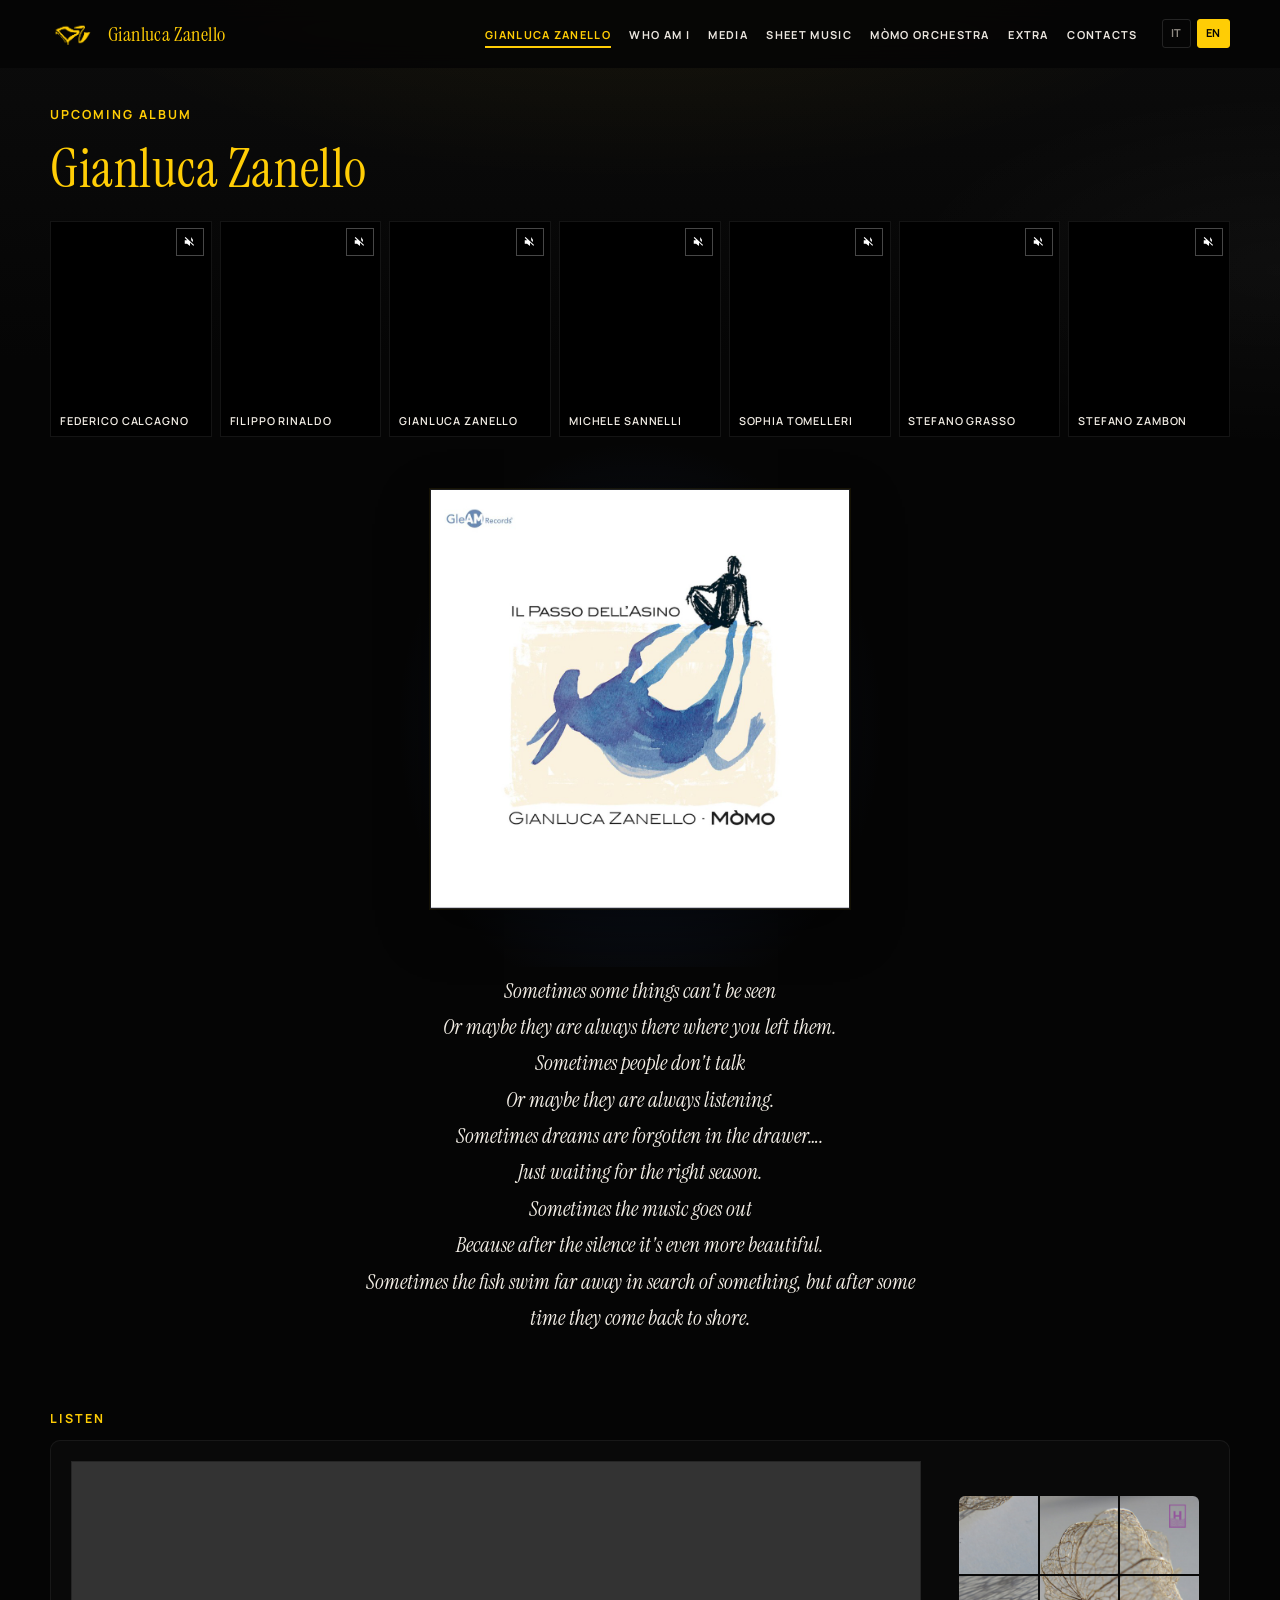
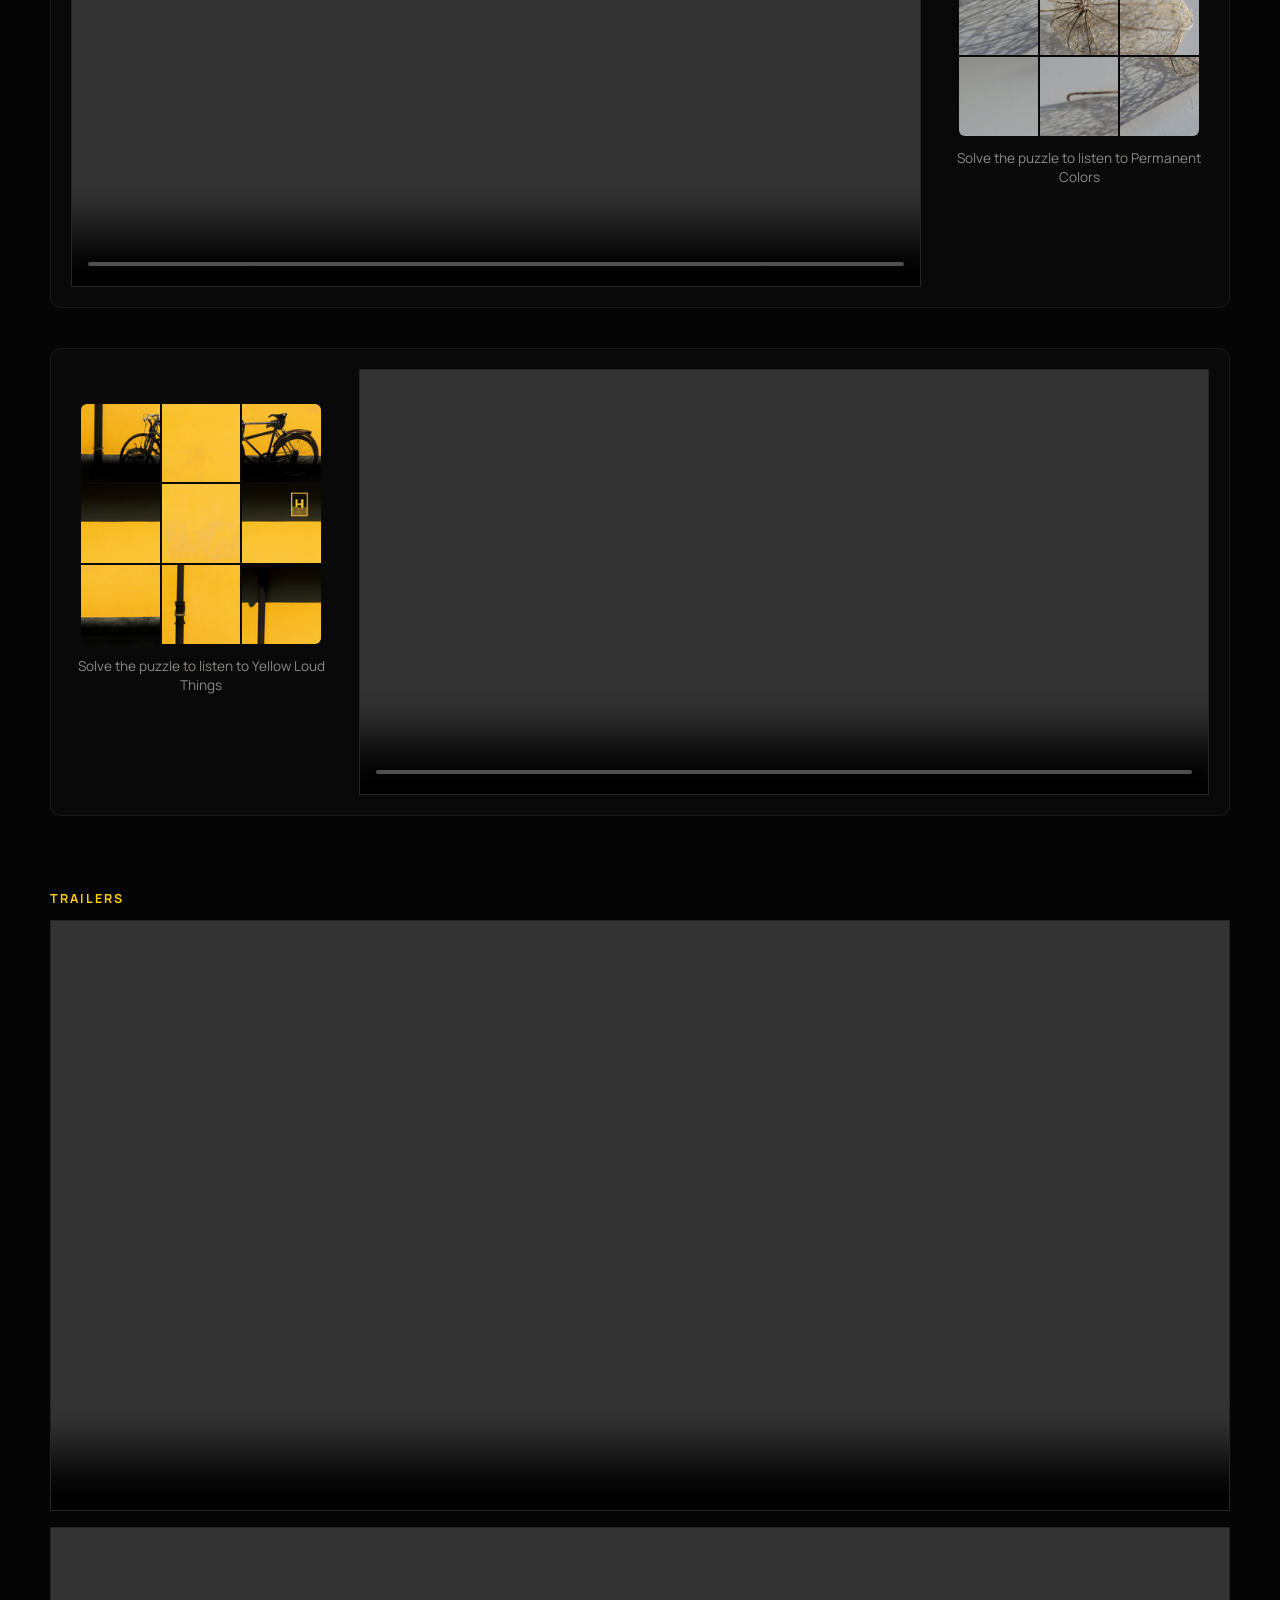
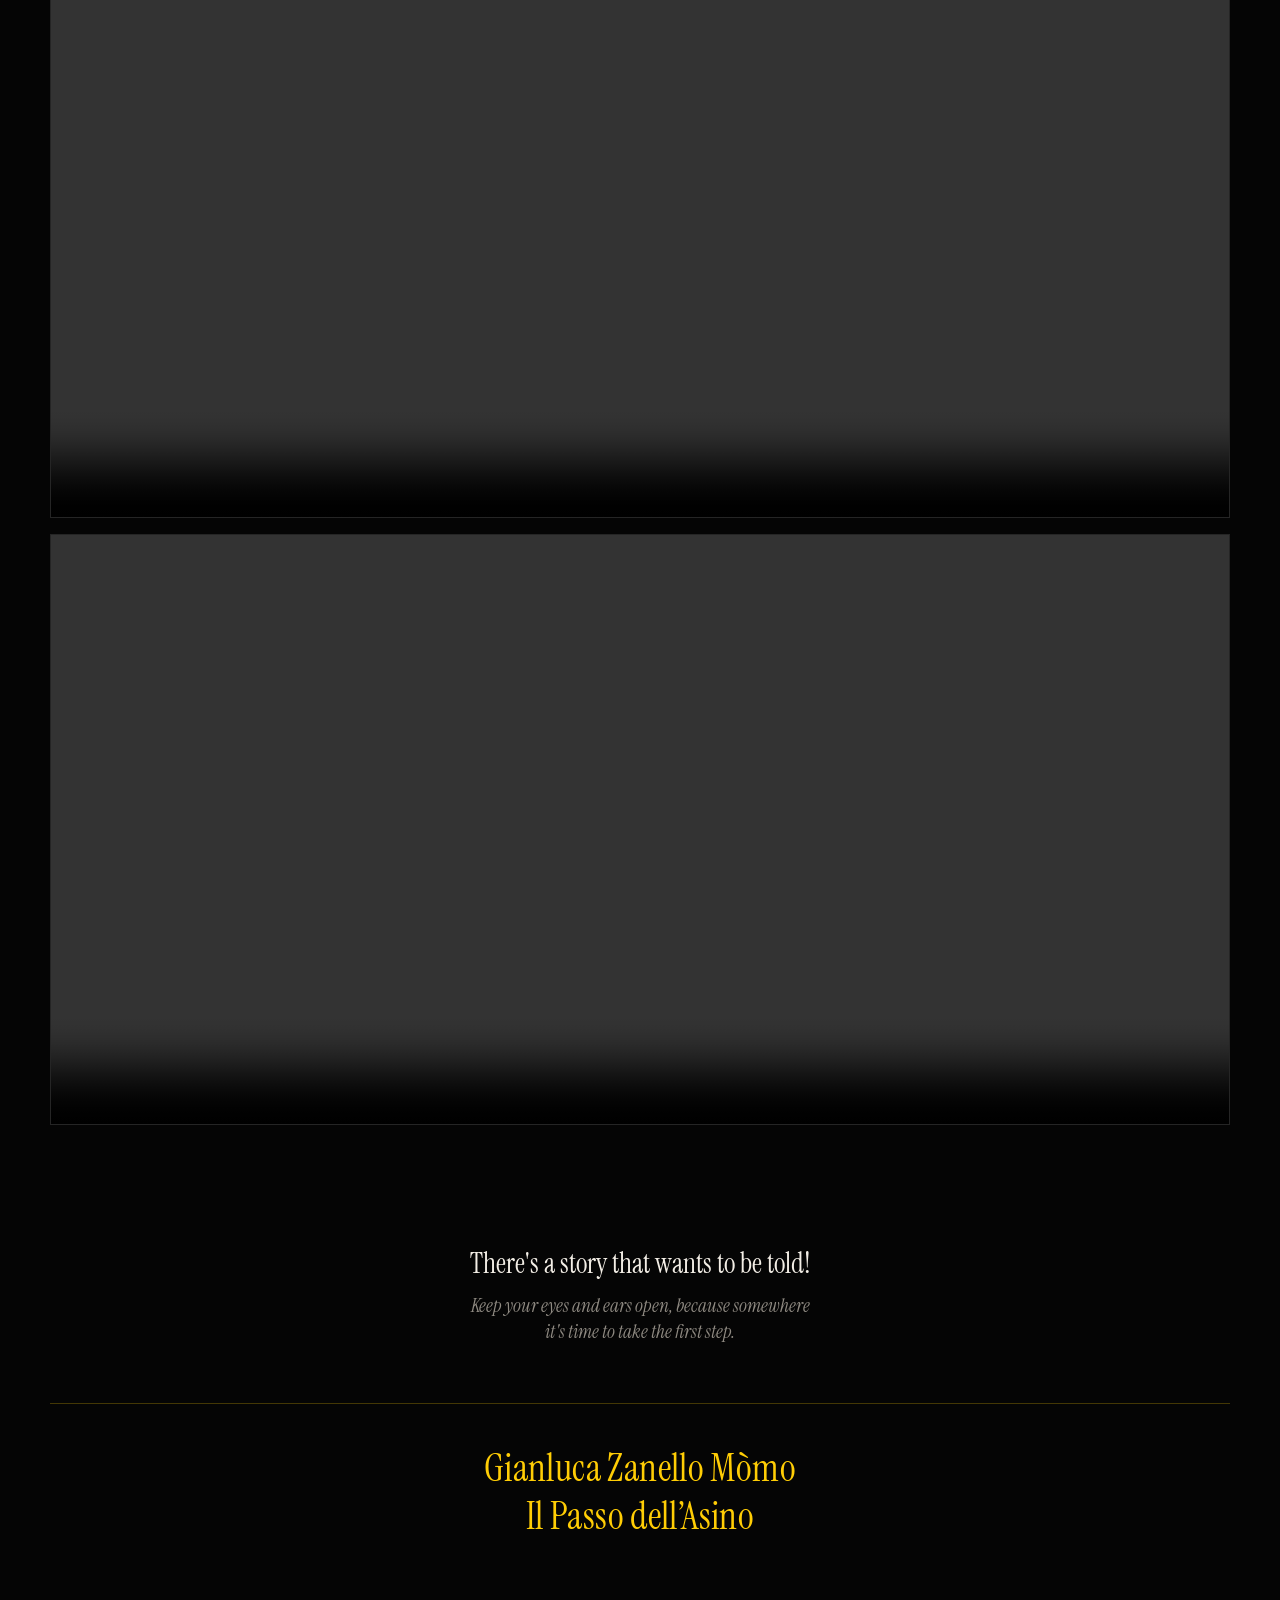
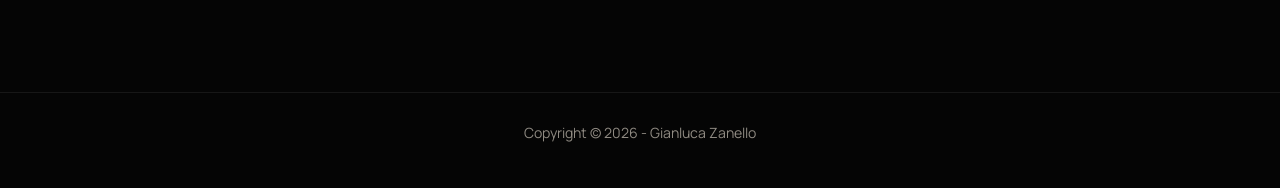
==== commit 4e9dfe7d: "Add album cover section for "Il Passo dell’Asino" with styling and smooth scrolling effect" ====
--- a/site/en/index.html
+++ b/site/en/index.html
@@ -52,6 +52,20 @@
             <span class="label">Stefano Zambon</span>
           </div>
         </div>
+      </section>
+
+      <section class="home-section album-cover-section reveal">
+        <a class="album-cover-link" href="media.html#il-passo-dell-asino" aria-label="Go to Media: Il Passo dell’Asino">
+          <figure class="album-cover">
+            <img
+              src="../assets/img/il-passo-dell-asino.jpg"
+              alt="Album cover: Il Passo dell’Asino by Gianluca Zanello and Mòmo"
+              width="800"
+              height="800"
+              loading="lazy"
+            >
+          </figure>
+        </a>
       </section>
 
       <section class="home-section reveal">
--- a/site/assets/css/site.css
+++ b/site/assets/css/site.css
@@ -108,15 +108,33 @@
   top: 0;
   z-index: 100;
   height: var(--header-h);
-  background: rgba(5, 5, 5, 0.82);
+  background: rgba(5, 5, 5, 0.88);
   border-bottom: 1px solid transparent;
-  backdrop-filter: blur(12px);
-  transition: border-color 0.25s ease, background 0.25s ease;
+  backdrop-filter: blur(14px);
+  -webkit-backdrop-filter: blur(14px);
+  transform: translateY(0);
+  transition:
+    border-color 0.28s ease,
+    background 0.28s ease,
+    transform 0.38s cubic-bezier(0.22, 1, 0.36, 1),
+    box-shadow 0.28s ease,
+    opacity 0.35s ease,
+    filter 0.35s ease;
 }
 
 .site-header.is-scrolled {
-  border-bottom-color: rgba(255, 205, 5, 0.45);
-  background: rgba(5, 5, 5, 0.94);
+  border-bottom-color: rgba(255, 205, 5, 0.4);
+  background: rgba(5, 5, 5, 0.96);
+  box-shadow: 0 10px 30px rgba(0, 0, 0, 0.28);
+}
+
+.site-header.is-hidden {
+  transform: translateY(-110%);
+}
+
+.site-header.is-menu-open {
+  transform: translateY(0);
+  background: #050505;
 }
 
 .header-inner {
@@ -137,11 +155,11 @@
   width: 46px;
   height: 46px;
   object-fit: contain;
-  transition: transform 0.35s ease;
+  transition: transform 0.4s cubic-bezier(0.22, 1, 0.36, 1);
 }
 
 .logo:hover img {
-  transform: rotate(-6deg) scale(1.04);
+  transform: rotate(-8deg) scale(1.06);
 }
 
 .logo-text {
@@ -150,6 +168,11 @@
   font-weight: 400;
   font-size: 1.25rem;
   letter-spacing: 0.02em;
+  transition: letter-spacing 0.3s ease, opacity 0.3s ease;
+}
+
+.logo:hover .logo-text {
+  letter-spacing: 0.04em;
 }
 
 .nav-desktop {
@@ -161,17 +184,42 @@
   padding: 0;
 }
 
+.nav-desktop > ul.nav-desktop {
+  display: contents;
+}
+
 .nav-desktop a {
+  position: relative;
   color: var(--text);
   font-size: 11px;
   font-weight: 700;
   text-transform: uppercase;
   letter-spacing: 0.12em;
+  padding: 0.35rem 0;
+  transition: color 0.25s ease;
+}
+
+.nav-desktop a::after {
+  content: "";
+  position: absolute;
+  left: 0;
+  bottom: 0;
+  width: 100%;
+  height: 2px;
+  background: var(--yellow);
+  transform: scaleX(0);
+  transform-origin: left center;
+  transition: transform 0.3s cubic-bezier(0.22, 1, 0.36, 1);
 }
 
 .nav-desktop a:hover,
 .nav-desktop a[aria-current="page"] {
   color: var(--yellow);
+}
+
+.nav-desktop a:hover::after,
+.nav-desktop a[aria-current="page"]::after {
+  transform: scaleX(1);
 }
 
 .lang-switch {
@@ -189,6 +237,13 @@
   padding: 0.25rem 0.5rem;
   border-radius: 3px;
   letter-spacing: 0.06em;
+  transition: color 0.2s ease, background 0.2s ease, border-color 0.2s ease, transform 0.2s ease;
+}
+
+.lang-switch a:hover {
+  color: var(--yellow);
+  border-color: rgba(255, 205, 5, 0.45);
+  transform: translateY(-1px);
 }
 
 .lang-switch a.is-active {
@@ -206,6 +261,12 @@
   height: 42px;
   cursor: pointer;
   padding: 0;
+  z-index: 102;
+  transition: color 0.2s ease;
+}
+
+.menu-toggle:hover {
+  color: var(--yellow);
 }
 
 .menu-toggle span {
@@ -214,7 +275,7 @@
   height: 2px;
   background: currentColor;
   margin: 5px auto;
-  transition: transform 0.2s ease, opacity 0.2s ease;
+  transition: transform 0.32s cubic-bezier(0.22, 1, 0.36, 1), opacity 0.2s ease;
 }
 
 .menu-toggle[aria-expanded="true"] span:nth-child(1) {
@@ -223,6 +284,7 @@
 
 .menu-toggle[aria-expanded="true"] span:nth-child(2) {
   opacity: 0;
+  transform: scaleX(0);
 }
 
 .menu-toggle[aria-expanded="true"] span:nth-child(3) {
@@ -234,12 +296,16 @@
   position: fixed;
   inset: var(--header-h) 0 0 auto;
   width: min(90vw, 360px);
-  background: rgba(12, 12, 12, 0.98);
-  padding: 2rem 1.5rem;
+  height: calc(100dvh - var(--header-h));
+  background: #080808;
+  padding: 1.75rem 1.5rem 2.5rem;
   transform: translateX(100%);
-  transition: transform 0.28s ease;
-  z-index: 99;
-  border-left: 1px solid rgba(255, 205, 5, 0.2);
+  transition: transform 0.4s cubic-bezier(0.22, 1, 0.36, 1);
+  z-index: 101;
+  border-left: 1px solid rgba(255, 205, 5, 0.28);
+  box-shadow: -18px 0 48px rgba(0, 0, 0, 0.55);
+  overflow-y: auto;
+  -webkit-overflow-scrolling: touch;
 }
 
 .nav-mobile.is-open {
@@ -252,37 +318,128 @@
   padding: 0;
   display: flex;
   flex-direction: column;
-  gap: 1.25rem;
-}
+  gap: 0.35rem;
+}
+
+.nav-mobile li {
+  opacity: 0;
+  transform: translateX(18px);
+  transition:
+    opacity 0.35s ease,
+    transform 0.4s cubic-bezier(0.22, 1, 0.36, 1);
+}
+
+.nav-mobile.is-open li {
+  opacity: 1;
+  transform: none;
+}
+
+.nav-mobile.is-open li:nth-child(1) { transition-delay: 0.05s; }
+.nav-mobile.is-open li:nth-child(2) { transition-delay: 0.09s; }
+.nav-mobile.is-open li:nth-child(3) { transition-delay: 0.13s; }
+.nav-mobile.is-open li:nth-child(4) { transition-delay: 0.17s; }
+.nav-mobile.is-open li:nth-child(5) { transition-delay: 0.21s; }
+.nav-mobile.is-open li:nth-child(6) { transition-delay: 0.25s; }
+.nav-mobile.is-open li:nth-child(7) { transition-delay: 0.29s; }
+.nav-mobile.is-open li:nth-child(8) { transition-delay: 0.33s; }
 
 .nav-mobile a {
+  display: block;
   color: var(--heading);
   font-family: var(--display);
-  font-size: 1.45rem;
+  font-size: 1.55rem;
+  padding: 0.55rem 0.15rem;
+  border-bottom: 1px solid rgba(255, 255, 255, 0.06);
+  transition: color 0.25s ease, padding-left 0.25s ease, border-color 0.25s ease;
+}
+
+.nav-mobile a:hover,
+.nav-mobile a[aria-current="page"] {
+  color: var(--yellow);
+  padding-left: 0.45rem;
+  border-bottom-color: rgba(255, 205, 5, 0.35);
+}
+
+.nav-mobile .lang-switch {
+  margin-top: 1.25rem;
+  margin-left: 0;
+  gap: 0.5rem;
+}
+
+.nav-mobile .lang-switch a {
+  font-family: var(--font);
+  font-size: 0.78rem;
+  padding: 0.4rem 0.75rem;
+  border-bottom: 0;
 }
 
 .nav-backdrop {
-  display: none;
   position: fixed;
   inset: 0;
-  background: rgba(0, 0, 0, 0.55);
-  z-index: 98;
+  background: rgba(0, 0, 0, 0.72);
+  z-index: 100;
+  opacity: 0;
+  visibility: hidden;
+  pointer-events: none;
+  transition: opacity 0.35s ease, visibility 0.35s ease;
 }
 
 .nav-backdrop.is-open {
-  display: block;
+  opacity: 1;
+  visibility: visible;
+  pointer-events: auto;
+}
+
+body.is-nav-open {
+  overflow: hidden;
 }
 
 /* �� Main / motion �� */
 .site-main {
   padding: 2.25rem 0 5rem;
   min-height: calc(100vh - var(--header-h) - 80px);
+  opacity: 0;
+  transform: translateY(10px);
+  transition: opacity 0.55s ease, transform 0.55s cubic-bezier(0.22, 1, 0.36, 1);
+}
+
+html.is-ready .site-main {
+  opacity: 1;
+  transform: none;
+}
+
+html.is-leaving .site-main {
+  opacity: 0;
+  transform: translateY(8px);
+  transition-duration: 0.28s;
+}
+
+html.is-leaving-cover .site-header,
+html.is-leaving-cover .site-footer,
+html.is-leaving-cover .site-main > .container > *:not(.album-cover-section) {
+  opacity: 0;
+  transform: translateY(10px);
+  filter: blur(2px);
+  pointer-events: none;
+  transition:
+    opacity 0.4s ease,
+    transform 0.45s cubic-bezier(0.22, 1, 0.36, 1),
+    filter 0.4s ease;
+}
+
+html.is-leaving-cover .album-cover-section {
+  position: relative;
+  z-index: 30;
+  opacity: 1 !important;
+  transform: none !important;
+  filter: none !important;
+  transition: none;
 }
 
 .reveal {
   opacity: 0;
-  transform: translateY(18px);
-  transition: opacity 0.7s ease, transform 0.7s ease;
+  transform: translateY(22px);
+  transition: opacity 0.75s cubic-bezier(0.22, 1, 0.36, 1), transform 0.75s cubic-bezier(0.22, 1, 0.36, 1);
 }
 
 .reveal.is-visible {
@@ -620,6 +777,224 @@
   margin-top: 4rem;
 }
 
+.album-cover-section {
+  display: flex;
+  justify-content: center;
+  margin: 3.25rem 0 2.5rem;
+}
+
+.album-cover-link {
+  display: block;
+  width: min(100%, 420px);
+  color: inherit;
+  text-decoration: none;
+  cursor: pointer;
+  outline: none;
+  -webkit-tap-highlight-color: transparent;
+}
+
+.album-cover-link:focus-visible .album-cover img {
+  box-shadow:
+    0 22px 56px rgba(0, 0, 0, 0.5),
+    0 0 0 2px var(--yellow);
+}
+
+.album-cover {
+  margin: 0;
+  width: 100%;
+  aspect-ratio: 1;
+  position: relative;
+  isolation: isolate;
+}
+
+.album-cover::before {
+  content: "";
+  position: absolute;
+  inset: -14% -10%;
+  background: radial-gradient(ellipse at 50% 55%, rgba(45, 90, 180, 0.26), transparent 68%);
+  pointer-events: none;
+  opacity: 0;
+  transition: opacity 1.1s ease, transform 0.55s ease;
+  z-index: 0;
+}
+
+.album-cover::after {
+  content: "";
+  position: absolute;
+  inset: 0;
+  z-index: 2;
+  pointer-events: none;
+  background: linear-gradient(
+    115deg,
+    transparent 32%,
+    rgba(255, 255, 255, 0.18) 48%,
+    transparent 64%
+  );
+  transform: translateX(-130%) skewX(-12deg);
+  opacity: 0;
+}
+
+.album-cover img {
+  position: relative;
+  z-index: 1;
+  width: 100%;
+  height: 100%;
+  object-fit: cover;
+  border: 1px solid rgba(255, 255, 255, 0.1);
+  box-shadow:
+    0 18px 48px rgba(0, 0, 0, 0.45),
+    0 0 0 1px rgba(255, 205, 5, 0.08);
+  transform: scale(0.96) translateY(18px);
+  opacity: 0;
+  transform-origin: center center;
+  transition:
+    opacity 1s cubic-bezier(0.22, 1, 0.36, 1),
+    transform 0.55s cubic-bezier(0.22, 1, 0.36, 1),
+    box-shadow 0.45s ease,
+    filter 0.45s ease,
+    border-color 0.35s ease;
+}
+
+.album-cover-section.reveal.is-visible .album-cover::before {
+  opacity: 1;
+}
+
+.album-cover-section.reveal.is-visible .album-cover img {
+  opacity: 1;
+  transform: none;
+  animation: album-cover-float 7s ease-in-out 1.1s infinite;
+}
+
+.album-cover-link:hover .album-cover img,
+.album-cover-link:focus-visible .album-cover img {
+  animation: none;
+  transform: translateY(-14px) scale(1.045);
+  border-color: rgba(255, 205, 5, 0.55);
+  filter: brightness(1.04) contrast(1.03);
+  box-shadow:
+    0 28px 64px rgba(0, 0, 0, 0.55),
+    0 0 0 1px rgba(255, 205, 5, 0.4),
+    0 0 36px rgba(45, 90, 180, 0.28);
+}
+
+.album-cover-link:hover .album-cover::before,
+.album-cover-link:focus-visible .album-cover::before {
+  opacity: 1;
+  transform: scale(1.08);
+}
+
+.album-cover-link:hover .album-cover::after,
+.album-cover-link:focus-visible .album-cover::after {
+  opacity: 1;
+  animation: album-cover-shine 0.85s cubic-bezier(0.22, 1, 0.36, 1);
+}
+
+.album-cover-link:active:not(.is-exiting) .album-cover img {
+  animation: none;
+  transform: translateY(-4px) scale(0.985);
+  transition-duration: 0.12s;
+  filter: brightness(0.97);
+  box-shadow:
+    0 12px 28px rgba(0, 0, 0, 0.5),
+    0 0 0 1px rgba(255, 205, 5, 0.35);
+}
+
+.album-cover-link.is-exiting {
+  pointer-events: none;
+  z-index: 5;
+}
+
+.album-cover-link.is-exiting .album-cover img {
+  animation: album-cover-exit 0.72s cubic-bezier(0.22, 1, 0.36, 1) forwards;
+}
+
+.album-cover-link.is-exiting .album-cover::before {
+  animation: album-cover-glow-exit 0.72s ease forwards;
+}
+
+.album-cover-link.is-exiting .album-cover::after {
+  opacity: 1;
+  animation: album-cover-shine 0.55s cubic-bezier(0.22, 1, 0.36, 1) forwards;
+}
+
+@keyframes album-cover-float {
+  0%,
+  100% {
+    transform: translateY(0) scale(1);
+  }
+  50% {
+    transform: translateY(-10px) scale(1.015);
+  }
+}
+
+@keyframes album-cover-shine {
+  0% {
+    transform: translateX(-130%) skewX(-12deg);
+    opacity: 0;
+  }
+  25% {
+    opacity: 1;
+  }
+  100% {
+    transform: translateX(130%) skewX(-12deg);
+    opacity: 0;
+  }
+}
+
+@keyframes album-cover-exit {
+  0% {
+    transform: translateY(-4px) scale(0.985);
+    opacity: 1;
+    filter: brightness(1);
+  }
+  35% {
+    transform: translateY(-18px) scale(1.08);
+    opacity: 1;
+    filter: brightness(1.08) saturate(1.05);
+  }
+  100% {
+    transform: translateY(-42px) scale(1.32);
+    opacity: 0;
+    filter: brightness(1.25) saturate(1.1);
+  }
+}
+
+@keyframes album-cover-glow-exit {
+  0% {
+    opacity: 1;
+    transform: scale(1.08);
+  }
+  100% {
+    opacity: 0;
+    transform: scale(1.45);
+  }
+}
+
+.gz-card#il-passo-dell-asino {
+  scroll-margin-top: calc(var(--header-h) + 1.5rem);
+}
+
+.gz-card#il-passo-dell-asino.is-spotlight .gz-card-cover {
+  border-color: rgba(255, 205, 5, 0.65);
+  box-shadow: 0 0 0 1px rgba(255, 205, 5, 0.35), 0 14px 36px rgba(0, 0, 0, 0.45);
+  animation: album-card-pulse 1.4s ease;
+}
+
+@keyframes album-card-pulse {
+  0% {
+    transform: scale(0.96);
+    opacity: 0.7;
+  }
+  60% {
+    transform: scale(1.03);
+    opacity: 1;
+  }
+  100% {
+    transform: none;
+    opacity: 1;
+  }
+}
+
 .poem {
   max-width: 36rem;
   margin: 0 auto;
@@ -1702,12 +2077,21 @@
   font-size: 0.85rem;
   letter-spacing: 0.06em;
   text-transform: uppercase;
-  transition: background 0.2s ease, transform 0.2s ease;
+  transition:
+    background 0.25s ease,
+    transform 0.25s cubic-bezier(0.22, 1, 0.36, 1),
+    box-shadow 0.25s ease;
 }
 
 .btn:hover {
   background: var(--yellow-deep);
-  transform: translateY(-1px);
+  transform: translateY(-2px);
+  box-shadow: 0 10px 24px rgba(255, 205, 5, 0.22);
+}
+
+.btn:active {
+  transform: translateY(0);
+  box-shadow: none;
 }
 
 .contact-form {
@@ -1777,6 +2161,7 @@
   text-align: center;
   color: var(--muted);
   font-size: 0.88rem;
+  transition: opacity 0.35s ease, transform 0.35s ease, filter 0.35s ease;
 }
 
 @media (max-width: 999px) {
@@ -1993,10 +2378,38 @@
 }
 
 @media (prefers-reduced-motion: reduce) {
-  .reveal {
+  .reveal,
+  .site-main,
+  .nav-mobile li,
+  .site-header,
+  .album-cover img,
+  .album-cover::before,
+  .album-cover::after,
+  .album-cover-link.is-exiting .album-cover img,
+  .gz-card#il-passo-dell-asino.is-spotlight .gz-card-cover {
+    opacity: 1;
+    transform: none !important;
+    transition: none !important;
+    animation: none !important;
+    filter: none !important;
+  }
+
+  .album-cover-section.reveal.is-visible .album-cover img,
+  .album-cover-link:hover .album-cover img,
+  .album-cover-link:focus-visible .album-cover img,
+  .album-cover-link:active:not(.is-exiting) .album-cover img {
+    animation: none !important;
+    transform: none !important;
+  }
+
+  html.is-ready .site-main,
+  html.is-leaving .site-main,
+  html.is-leaving-cover .site-header,
+  html.is-leaving-cover .site-footer,
+  html.is-leaving-cover .site-main > .container > *:not(.album-cover-section) {
     opacity: 1;
     transform: none;
-    transition: none;
+    filter: none;
   }
 
   html {
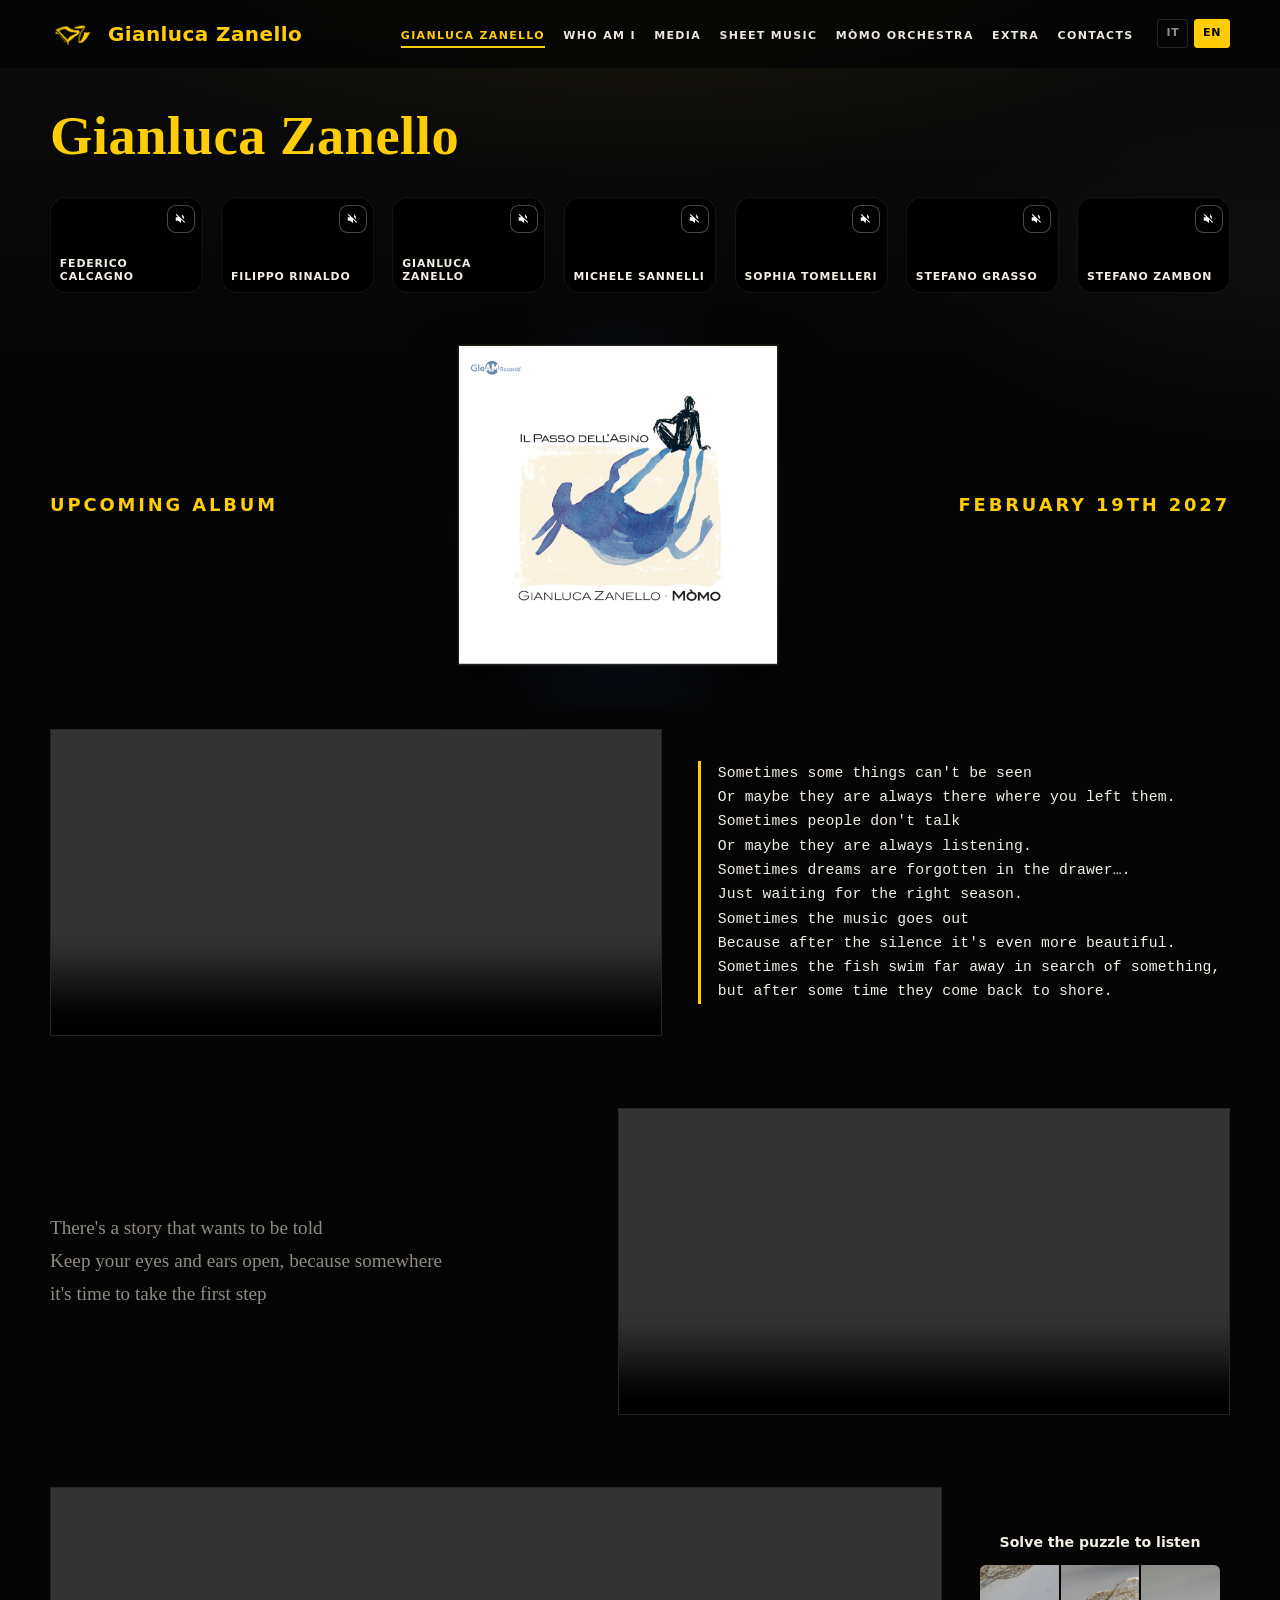
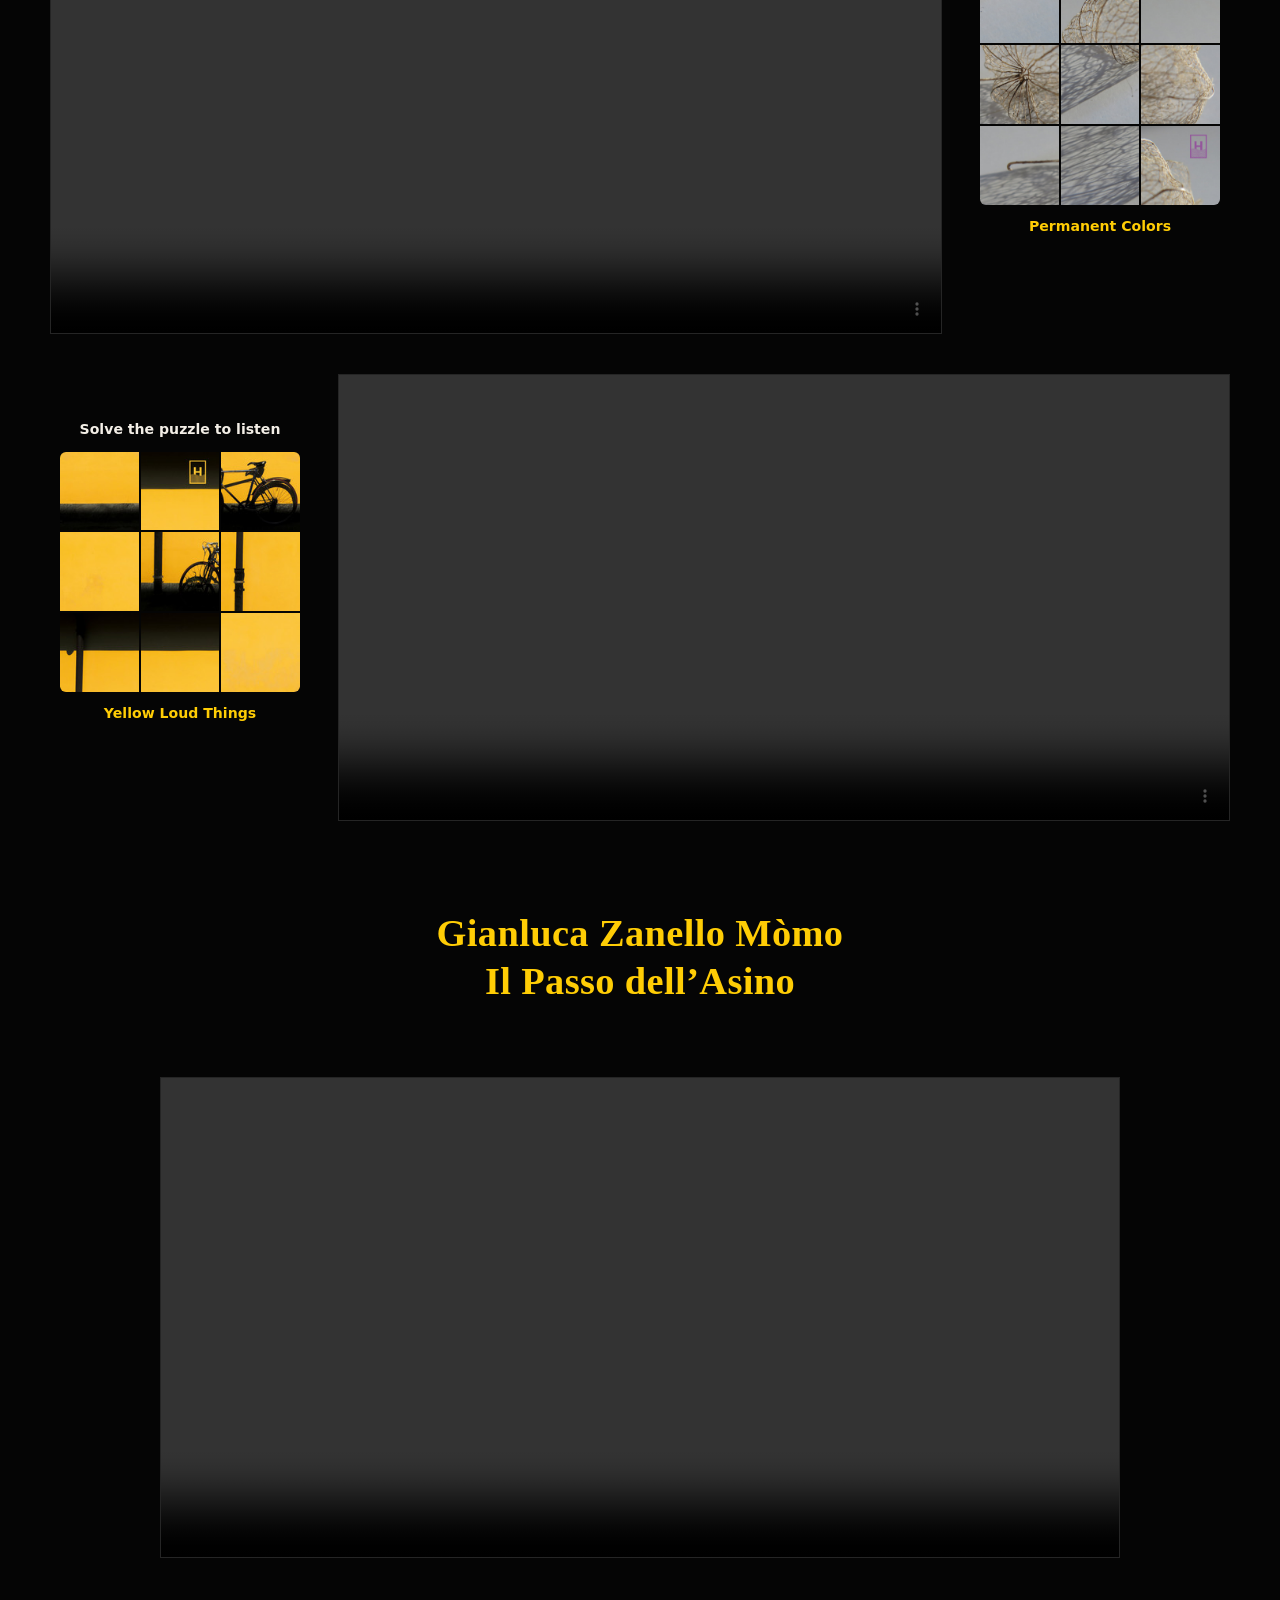
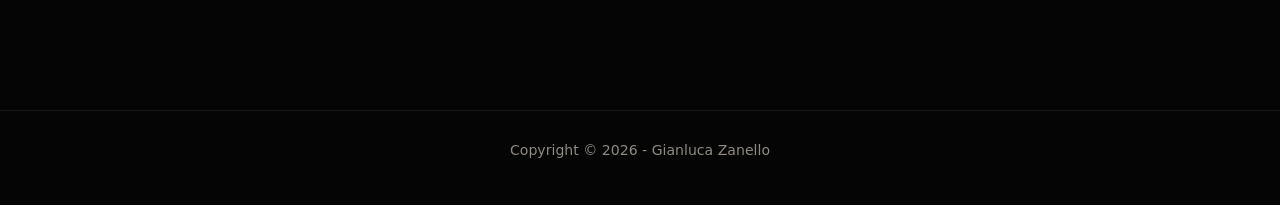
==== commit fb1cbe3c: "Remove photo caption from the about section, update video elements to preload metadata, and enhance " ====
--- a/site/en/index.html
+++ b/site/en/index.html
@@ -13,7 +13,6 @@
   <main class="site-main">
     <div class="container">
       <section class="home-hero reveal">
-        <p class="eyebrow">Upcoming album</p>
         <h1>Gianluca Zanello</h1>
         <div class="musician-grid">
           <div class="video-card">
@@ -55,6 +54,7 @@
       </section>
 
       <section class="home-section album-cover-section reveal">
+        <p class="eyebrow">Upcoming album</p>
         <a class="album-cover-link" href="media.html#il-passo-dell-asino" aria-label="Go to Media: Il Passo dell’Asino">
           <figure class="album-cover">
             <img
@@ -66,10 +66,15 @@
             >
           </figure>
         </a>
+        <p class="eyebrow album-date">February 19th 2027</p>
       </section>
 
-      <section class="home-section reveal">
-        <p class="poem">Sometimes some things can't be seen
+      <section class="home-section home-split reveal">
+        <div class="trailer">
+          <video src="../assets/video/Trailer-1.mov" muted loop playsinline controls preload="metadata"></video>
+        </div>
+        <div class="home-split-copy">
+          <p class="poem">Sometimes some things can't be seen
 Or maybe they are always there where you left them.
 Sometimes people don't talk
 Or maybe they are always listening.
@@ -78,28 +83,39 @@
 Sometimes the music goes out
 Because after the silence it's even more beautiful.
 Sometimes the fish swim far away in search of something, but after some time they come back to shore.</p>
+        </div>
+      </section>
+
+      <section class="home-section home-split home-split-reverse reveal">
+        <div class="home-split-copy home-cta">
+          <p>There's a story that wants to be told<br>Keep your eyes and ears open, because somewhere<br>it's time to take the first step</p>
+        </div>
+        <div class="trailer">
+          <video src="../assets/video/Trailer-2-voci.mov" muted loop playsinline controls preload="metadata"></video>
+        </div>
       </section>
 
       <section class="home-section reveal">
-        <p class="eyebrow">Listen</p>
         <div class="puzzle-band">
           <div class="puzzle-row">
             <div class="trailer">
-              <video src="../assets/video/Trailer-1.mov" autoplay muted loop playsinline controls></video>
+              <video src="../assets/video/Trailer-3-solo-Gianlu.mov" muted loop playsinline controls preload="metadata"></video>
             </div>
             <div class="puzzle-wrap">
+              <p class="puzzle-hint">Solve the puzzle to listen</p>
               <div class="puzzle" data-image="../assets/img/coperitna2.jpg" data-link="https://open.spotify.com/intl-it/album/7KZL6GLncpNun0w4hiZaWt"></div>
-              <p class="puzzle-hint">Solve the puzzle to listen to Permanent Colors</p>
+              <p class="puzzle-title">Permanent Colors</p>
               <a class="puzzle-link" target="_blank" rel="noopener">Listen on Spotify</a>
             </div>
           </div>
           <div class="puzzle-row reverse">
             <div class="trailer">
-              <video src="../assets/video/Trailer-2-voci.mov" autoplay muted loop playsinline controls></video>
+              <video src="../assets/video/Trailer-4-mov-4.mov" muted loop playsinline controls preload="metadata"></video>
             </div>
             <div class="puzzle-wrap">
+              <p class="puzzle-hint">Solve the puzzle to listen</p>
               <div class="puzzle" data-image="../assets/img/copertina1.jpg" data-link="https://open.spotify.com/intl-it/album/0U0hrox9TODxwLy4MzhKd4"></div>
-              <p class="puzzle-hint">Solve the puzzle to listen to Yellow Loud Things</p>
+              <p class="puzzle-title">Yellow Loud Things</p>
               <a class="puzzle-link" target="_blank" rel="noopener">Listen on Spotify</a>
             </div>
           </div>
@@ -107,27 +123,14 @@
       </section>
 
       <section class="home-section reveal">
-        <p class="eyebrow">Trailers</p>
-        <div class="trailer-stack">
-          <div class="trailer">
-            <video src="../assets/video/Trailer-3-solo-Gianlu.mov" muted loop playsinline controls preload="metadata"></video>
-          </div>
-          <div class="trailer">
-            <video src="../assets/video/Trailer-4-mov-4.mov" muted loop playsinline controls preload="metadata"></video>
-          </div>
-          <div class="trailer">
-            <video src="../assets/video/Trailer-lungo.mov" muted loop playsinline controls preload="metadata"></video>
-          </div>
+        <div class="album-banner">
+          <h2>Gianluca Zanello Mòmo<br>Il Passo dell’Asino</h2>
         </div>
       </section>
 
       <section class="home-section reveal">
-        <div class="home-cta">
-          <p>There's a story that wants to be told!</p>
-          <p>Keep your eyes and ears open, because somewhere<br>it's time to take the first step.</p>
-        </div>
-        <div class="album-banner">
-          <h2>Gianluca Zanello Mòmo<br>Il Passo dell’Asino</h2>
+        <div class="trailer trailer-final">
+          <video src="../assets/video/Trailer-lungo.mov" muted loop playsinline controls preload="none"></video>
         </div>
       </section>
     </div>
--- a/site/assets/css/site.css
+++ b/site/assets/css/site.css
@@ -1,5 +1,3 @@
-@import url("https://fonts.googleapis.com/css2?family=Instrument+Serif:ital@0;1&family=Manrope:wght@400;500;600;700&display=swap");
-
 :root {
   --yellow: #ffcd05;
   --yellow-deep: #e6b800;
@@ -15,8 +13,9 @@
   --prose: 42rem;
   --header-h: 68px;
   --radius: 10px;
-  --font: "Manrope", system-ui, sans-serif;
-  --display: "Instrument Serif", Georgia, serif;
+  --font: system-ui, -apple-system, BlinkMacSystemFont, "Segoe UI", Roboto, Helvetica, Arial, sans-serif;
+  --display: Georgia, "Times New Roman", Times, serif;
+  --typewriter: "Courier New", Courier, ui-monospace, monospace;
 }
 
 *,
@@ -65,7 +64,7 @@
 h3,
 h4 {
   font-family: var(--display);
-  font-weight: 400;
+  font-weight: 700;
   color: var(--heading);
   line-height: 1.2;
   margin: 0 0 0.55em;
@@ -163,9 +162,9 @@
 }
 
 .logo-text {
-  font-family: var(--display);
-  color: var(--yellow);
-  font-weight: 400;
+  font-family: var(--font);
+  color: var(--yellow);
+  font-weight: 700;
   font-size: 1.25rem;
   letter-spacing: 0.02em;
   transition: letter-spacing 0.3s ease, opacity 0.3s ease;
@@ -346,8 +345,11 @@
 .nav-mobile a {
   display: block;
   color: var(--heading);
-  font-family: var(--display);
-  font-size: 1.55rem;
+  font-family: var(--font);
+  font-size: 1.15rem;
+  font-weight: 700;
+  letter-spacing: 0.08em;
+  text-transform: uppercase;
   padding: 0.55rem 0.15rem;
   border-bottom: 1px solid rgba(255, 255, 255, 0.06);
   transition: color 0.25s ease, padding-left 0.25s ease, border-color 0.25s ease;
@@ -461,6 +463,11 @@
   margin: 0 0 0.65rem;
 }
 
+.eyebrow-wip {
+  color: var(--muted);
+  letter-spacing: 0.12em;
+}
+
 .lead,
 blockquote {
   border: 0;
@@ -468,7 +475,7 @@
   padding: 0;
   color: var(--muted);
   font-family: var(--display);
-  font-style: italic;
+  font-style: normal;
   font-size: 1.2rem;
   line-height: 1.55;
   max-width: 38rem;
@@ -597,8 +604,8 @@
   position: relative;
   font-family: var(--display);
   font-size: clamp(1.35rem, 2.6vw, 1.85rem);
-  font-style: italic;
-  font-weight: 400;
+  font-style: normal;
+  font-weight: 700;
   color: var(--heading);
   margin: 0 0 1rem;
   line-height: 1.25;
@@ -655,13 +662,21 @@
 .musician-grid {
   display: grid;
   grid-template-columns: repeat(7, minmax(0, 1fr));
-  gap: 0.5rem;
-  margin: 1.25rem 0 0;
+  gap: 1.15rem;
+  margin: 1.75rem 0 0;
   align-items: stretch;
 }
 
 .musician-grid .featured {
   grid-column: auto;
+}
+
+.musician-grid .video-card {
+  border-radius: 1rem;
+}
+
+.musician-grid .mute-btn {
+  border-radius: 0.55rem;
 }
 
 .video-card {
@@ -669,14 +684,14 @@
   border-radius: 0;
   overflow: hidden;
   background: #000;
-  aspect-ratio: 3 / 4;
+  aspect-ratio: 16 / 10;
   border: 1px solid rgba(255, 255, 255, 0.08);
   transition: border-color 0.3s ease, box-shadow 0.3s ease;
   cursor: pointer;
 }
 
 .video-card.featured {
-  aspect-ratio: 3 / 4;
+  aspect-ratio: 16 / 10;
 }
 
 .video-card::after {
@@ -778,14 +793,40 @@
 }
 
 .album-cover-section {
-  display: flex;
-  justify-content: center;
+  display: grid;
+  grid-template-columns: 1fr auto 1fr;
+  align-items: center;
+  gap: 1.5rem 2rem;
   margin: 3.25rem 0 2.5rem;
+}
+
+.album-cover-section .eyebrow {
+  grid-column: 1;
+  justify-self: end;
+  margin: 0;
+  text-align: right;
+  white-space: nowrap;
+  font-size: clamp(0.95rem, 1.4vw, 1.15rem);
+}
+
+.album-cover-section .album-cover-link {
+  grid-column: 2;
+  justify-self: center;
+}
+
+.album-cover-section .album-date {
+  grid-column: 3;
+  justify-self: start;
+  margin: 0;
+  text-align: left;
+  white-space: nowrap;
+  color: var(--yellow);
+  font-size: clamp(0.95rem, 1.4vw, 1.15rem);
 }
 
 .album-cover-link {
   display: block;
-  width: min(100%, 420px);
+  width: min(100%, 320px);
   color: inherit;
   text-decoration: none;
   cursor: pointer;
@@ -865,30 +906,6 @@
   animation: album-cover-float 7s ease-in-out 1.1s infinite;
 }
 
-.album-cover-link:hover .album-cover img,
-.album-cover-link:focus-visible .album-cover img {
-  animation: none;
-  transform: translateY(-14px) scale(1.045);
-  border-color: rgba(255, 205, 5, 0.55);
-  filter: brightness(1.04) contrast(1.03);
-  box-shadow:
-    0 28px 64px rgba(0, 0, 0, 0.55),
-    0 0 0 1px rgba(255, 205, 5, 0.4),
-    0 0 36px rgba(45, 90, 180, 0.28);
-}
-
-.album-cover-link:hover .album-cover::before,
-.album-cover-link:focus-visible .album-cover::before {
-  opacity: 1;
-  transform: scale(1.08);
-}
-
-.album-cover-link:hover .album-cover::after,
-.album-cover-link:focus-visible .album-cover::after {
-  opacity: 1;
-  animation: album-cover-shine 0.85s cubic-bezier(0.22, 1, 0.36, 1);
-}
-
 .album-cover-link:active:not(.is-exiting) .album-cover img {
   animation: none;
   transform: translateY(-4px) scale(0.985);
@@ -996,15 +1013,54 @@
 }
 
 .poem {
-  max-width: 36rem;
-  margin: 0 auto;
-  text-align: center;
+  max-width: none;
+  margin: 0;
+  text-align: left;
   white-space: pre-line;
   color: var(--heading);
-  font-family: var(--display);
-  font-style: italic;
-  font-size: clamp(1.05rem, 2.2vw, 1.3rem);
-  line-height: 1.75;
+  font-family: var(--typewriter);
+  font-style: normal;
+  font-size: clamp(0.82rem, 1.15vw, 0.95rem);
+  line-height: 1.65;
+  letter-spacing: 0.01em;
+  background: none;
+  border: 0;
+  border-left: 3px solid var(--yellow);
+  padding: 0 0 0 1.05rem;
+}
+
+.home-split {
+  display: grid;
+  grid-template-columns: 1.15fr minmax(240px, 1fr);
+  gap: 1.75rem 2.25rem;
+  align-items: center;
+}
+
+.home-split-reverse {
+  grid-template-columns: minmax(240px, 1fr) 1.15fr;
+}
+
+.home-split-copy {
+  min-width: 0;
+}
+
+.home-split .home-cta {
+  text-align: left;
+  padding: 0;
+  margin: 0;
+}
+
+.home-split .home-cta p {
+  margin: 0;
+  font-size: clamp(0.95rem, 1.7vw, 1.25rem);
+  color: var(--yellow);
+  font-weight: 700;
+  line-height: 1.7;
+}
+
+.trailer-final {
+  max-width: 960px;
+  margin: 0 auto;
 }
 
 .puzzle-band {
@@ -1017,10 +1073,10 @@
   grid-template-columns: 1.2fr minmax(200px, 260px);
   gap: 1.75rem;
   align-items: center;
-  padding: 1.25rem;
-  background: rgba(255, 255, 255, 0.02);
-  border: 1px solid rgba(255, 255, 255, 0.06);
-  border-radius: var(--radius);
+  padding: 0;
+  background: none;
+  border: 0;
+  border-radius: 0;
 }
 
 .puzzle-row.reverse {
@@ -1035,11 +1091,23 @@
   text-align: center;
 }
 
+.puzzle-hint,
+.puzzle-title {
+  margin: 0;
+  font-family: var(--font);
+  font-size: 0.88rem;
+  font-weight: 600;
+  line-height: 1.4;
+  color: var(--heading);
+}
+
 .puzzle-hint {
-  font-size: 0.85rem;
-  color: var(--muted);
-  margin-top: 0.85rem;
-  line-height: 1.4;
+  margin-bottom: 0.75rem;
+}
+
+.puzzle-title {
+  margin-top: 0.75rem;
+  color: var(--yellow);
 }
 
 .puzzle {
@@ -1109,14 +1177,14 @@
 .home-cta {
   text-align: center;
   margin: 0;
-  padding: 3rem 1rem;
+  padding: 0;
 }
 
 .home-cta p {
   font-family: var(--display);
   font-size: clamp(1.25rem, 2.8vw, 1.75rem);
   color: var(--heading);
-  font-weight: 400;
+  font-weight: 700;
   margin: 0 0 0.65rem;
   line-height: 1.35;
 }
@@ -1124,19 +1192,20 @@
 .home-cta p:last-child {
   color: var(--muted);
   font-size: clamp(1rem, 2vw, 1.2rem);
-  font-style: italic;
+  font-style: normal;
+  font-weight: 400;
 }
 
 .album-banner {
   text-align: center;
-  padding: 2.5rem 1rem 0;
-  border-top: 1px solid rgba(255, 205, 5, 0.25);
+  padding: 1rem 1rem 0;
 }
 
 .album-banner h2 {
   font-size: clamp(1.5rem, 3.5vw, 2.4rem);
   line-height: 1.25;
   color: var(--yellow);
+  margin: 0;
 }
 
 /* �� Media �� */
@@ -1156,11 +1225,32 @@
   color: var(--yellow);
 }
 
+.gz-media-section > .gz-category-title:first-child {
+  margin-top: 1.5rem;
+}
+
 .gz-grid {
   display: grid;
   grid-template-columns: repeat(4, minmax(0, 200px));
   justify-content: center;
   gap: 1.35rem 1rem;
+}
+
+.gz-grid-leader {
+  grid-template-columns: repeat(3, minmax(0, 200px));
+  align-items: end;
+}
+
+.gz-upcoming-label {
+  margin: 0 0 0.55rem;
+  text-align: left;
+  font-family: var(--font);
+  font-size: 0.72rem;
+  font-weight: 700;
+  letter-spacing: 0.14em;
+  text-transform: uppercase;
+  color: var(--yellow);
+  line-height: 1.2;
 }
 
 .gz-card {
@@ -1210,7 +1300,7 @@
   text-align: left;
   font-family: var(--display);
   font-size: 0.98rem;
-  font-weight: 400;
+  font-weight: 700;
   line-height: 1.25;
   opacity: 1;
   transform: none;
@@ -1257,6 +1347,19 @@
   color: var(--ink);
 }
 
+.gz-card-date {
+  display: block;
+  width: 100%;
+  text-align: center;
+  color: var(--yellow);
+  font-family: var(--font);
+  font-size: 0.78rem;
+  font-weight: 700;
+  letter-spacing: 0.1em;
+  text-transform: uppercase;
+  line-height: 1.35;
+}
+
 .gz-card:hover .gz-bg,
 .gz-card.is-open .gz-bg {
   transform: scale(1.05);
@@ -1281,8 +1384,8 @@
 
 .live-grid {
   display: grid;
-  grid-template-columns: repeat(auto-fit, minmax(260px, 1fr));
-  gap: 0.75rem;
+  grid-template-columns: repeat(3, minmax(0, 1fr));
+  gap: 1rem 0.9rem;
   margin-top: 1rem;
 }
 
@@ -1291,8 +1394,16 @@
   cursor: default;
 }
 
+.live-grid .video-card video {
+  pointer-events: auto;
+}
+
 .live-grid .video-card:hover {
   border-color: rgba(255, 205, 5, 0.35);
+}
+
+.live-grid .video-card:hover video {
+  transform: none;
 }
 
 .live-grid .video-card .label {
@@ -1304,14 +1415,18 @@
 /* �� Scores �� */
 .scores-grid {
   display: grid;
-  grid-template-columns: repeat(auto-fit, minmax(220px, 1fr));
-  gap: 1rem;
+  grid-template-columns: repeat(3, minmax(0, 200px));
+  justify-content: center;
+  gap: 1rem 0.9rem;
   padding: 1.5rem 0;
 }
 
 .score-card {
   position: relative;
   aspect-ratio: 1;
+  width: 100%;
+  max-width: 200px;
+  margin: 0 auto;
   border-radius: 0;
   overflow: hidden;
   cursor: pointer;
@@ -1347,8 +1462,9 @@
 .score-title {
   color: #fff;
   font-family: var(--display);
-  font-size: 1.05rem;
-  font-weight: 400;
+  font-size: 0.92rem;
+  font-weight: 700;
+  line-height: 1.25;
 }
 
 .score-item-data {
@@ -1668,7 +1784,7 @@
   border-left: 2px solid rgba(255, 205, 5, 0.55);
   color: #d8d2c8;
   font-family: var(--display);
-  font-style: italic;
+  font-style: normal;
   font-size: clamp(1.05rem, 2vw, 1.22rem);
   line-height: 1.65;
   max-width: 48rem;
@@ -1680,8 +1796,8 @@
 }
 
 .extra-name {
-  color: var(--yellow);
-  font-style: italic;
+  color: inherit;
+  font-style: normal;
   font-weight: 600;
 }
 
@@ -1695,7 +1811,7 @@
   color: var(--yellow);
   font-family: var(--display);
   font-size: clamp(1.6rem, 3vw, 2.1rem);
-  font-weight: 400;
+  font-weight: 700;
   margin: 1.25rem 0 1.5rem;
   position: relative;
   display: inline-block;
@@ -2179,7 +2295,7 @@
 
   .musician-grid {
     grid-template-columns: repeat(2, minmax(0, 1fr));
-    gap: 0.5rem;
+    gap: 0.9rem;
   }
 
   .musician-grid .featured {
@@ -2187,22 +2303,62 @@
     aspect-ratio: 16 / 9;
   }
 
+  .album-cover-section {
+    grid-template-columns: 1fr;
+    justify-items: center;
+    gap: 1rem;
+  }
+
+  .album-cover-section .eyebrow {
+    grid-column: 1;
+    justify-self: center;
+    text-align: center;
+  }
+
+  .album-cover-section .album-cover-link {
+    grid-column: 1;
+  }
+
+  .album-cover-section .album-date {
+    grid-column: 1;
+    justify-self: center;
+    text-align: center;
+  }
+
+  .album-cover-link {
+    width: min(100%, 240px);
+  }
+
+  .home-split,
+  .home-split-reverse,
+  .puzzle-row,
+  .puzzle-row.reverse {
+    grid-template-columns: 1fr;
+  }
+
+  .home-split-reverse .home-split-copy {
+    order: -1;
+  }
+
+  .puzzle-row.reverse .puzzle-wrap {
+    order: 0;
+  }
+
+  .home-split .home-cta {
+    text-align: center;
+  }
+
+  .poem {
+    font-size: 0.82rem;
+  }
+
   .video-card {
-    aspect-ratio: 4 / 5;
+    aspect-ratio: 16 / 10;
   }
 
   .video-card .label {
     font-size: 0.72rem;
     letter-spacing: 0.06em;
-  }
-
-  .puzzle-row,
-  .puzzle-row.reverse {
-    grid-template-columns: 1fr;
-  }
-
-  .puzzle-row.reverse .puzzle-wrap {
-    order: 0;
   }
 
   .about-layout,
@@ -2247,6 +2403,22 @@
 
   .gz-grid {
     grid-template-columns: repeat(2, minmax(0, 1fr));
+  }
+
+  .gz-grid-leader {
+    grid-template-columns: repeat(2, minmax(0, 1fr));
+  }
+
+  .live-grid {
+    grid-template-columns: 1fr;
+  }
+
+  .scores-grid {
+    grid-template-columns: repeat(2, minmax(0, 160px));
+  }
+
+  .score-card {
+    max-width: 160px;
   }
 
   .score-drawer-header {
@@ -2395,8 +2567,6 @@
   }
 
   .album-cover-section.reveal.is-visible .album-cover img,
-  .album-cover-link:hover .album-cover img,
-  .album-cover-link:focus-visible .album-cover img,
   .album-cover-link:active:not(.is-exiting) .album-cover img {
     animation: none !important;
     transform: none !important;
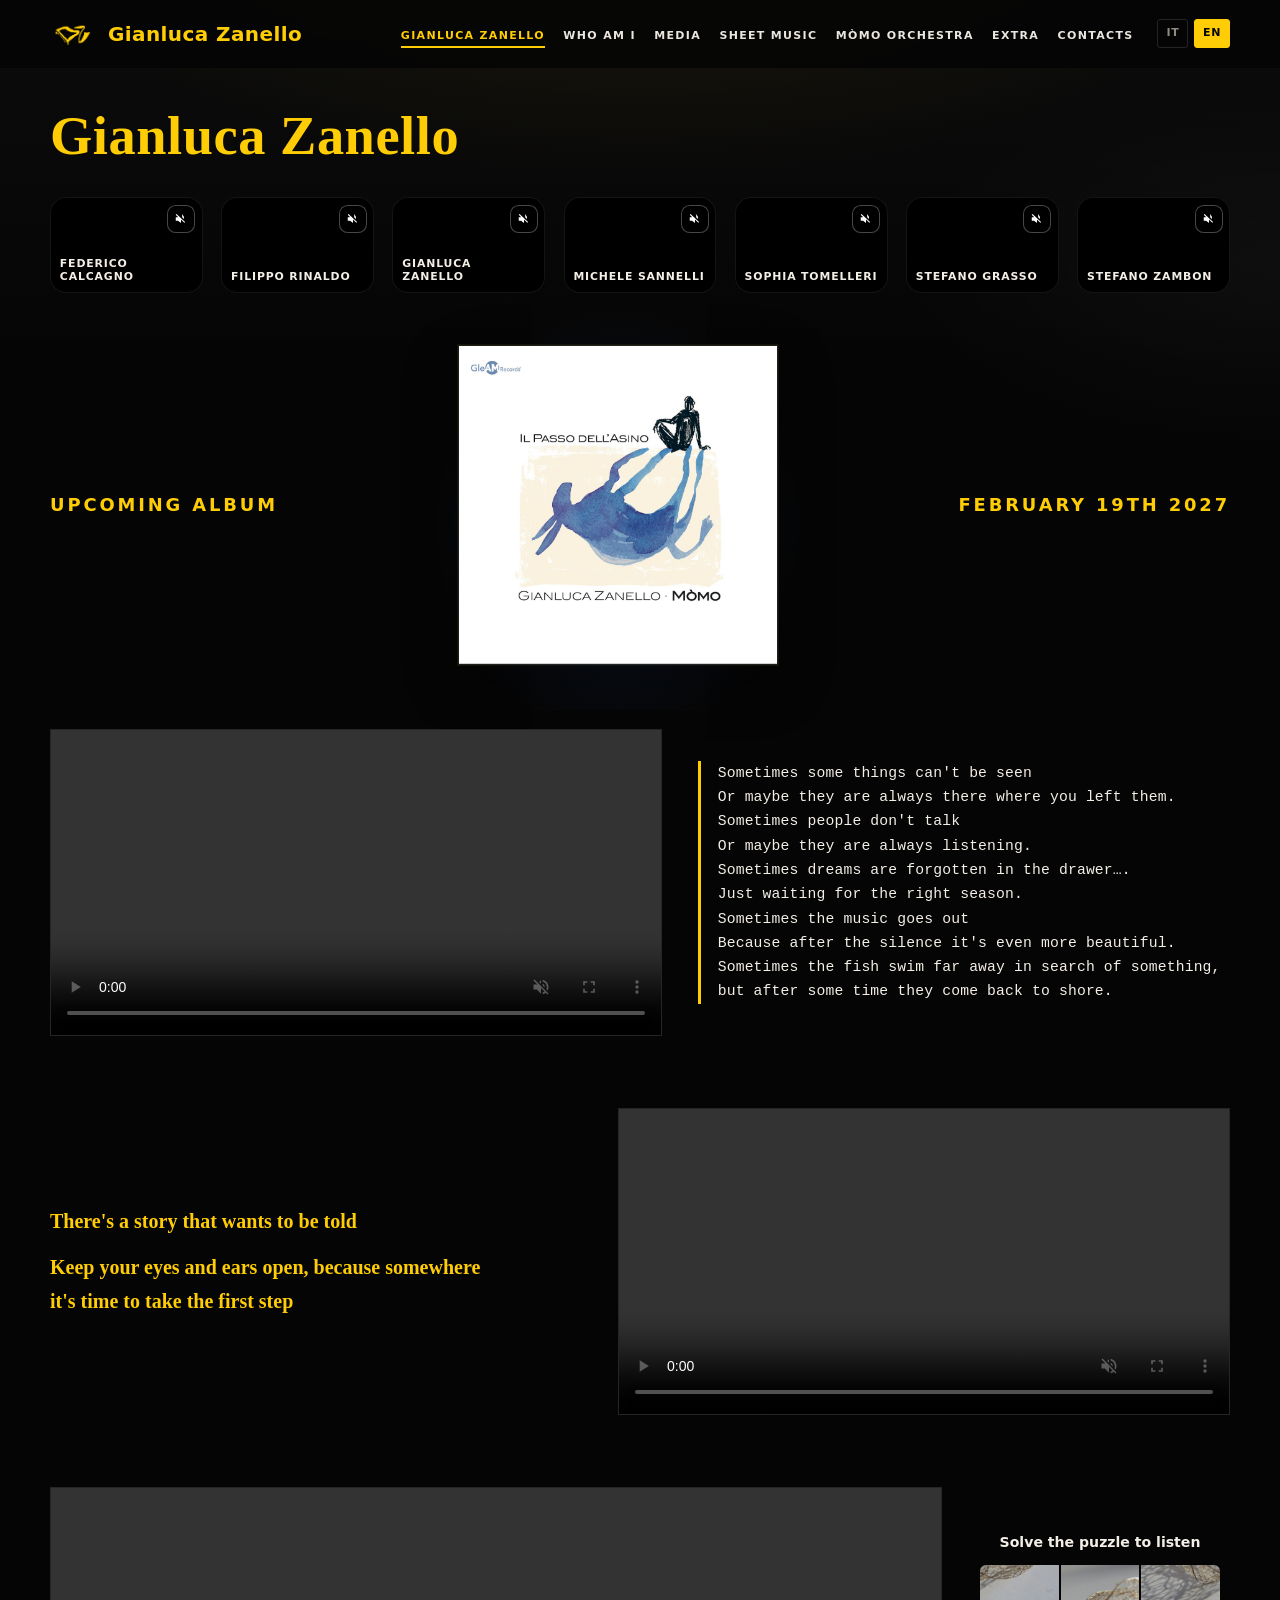
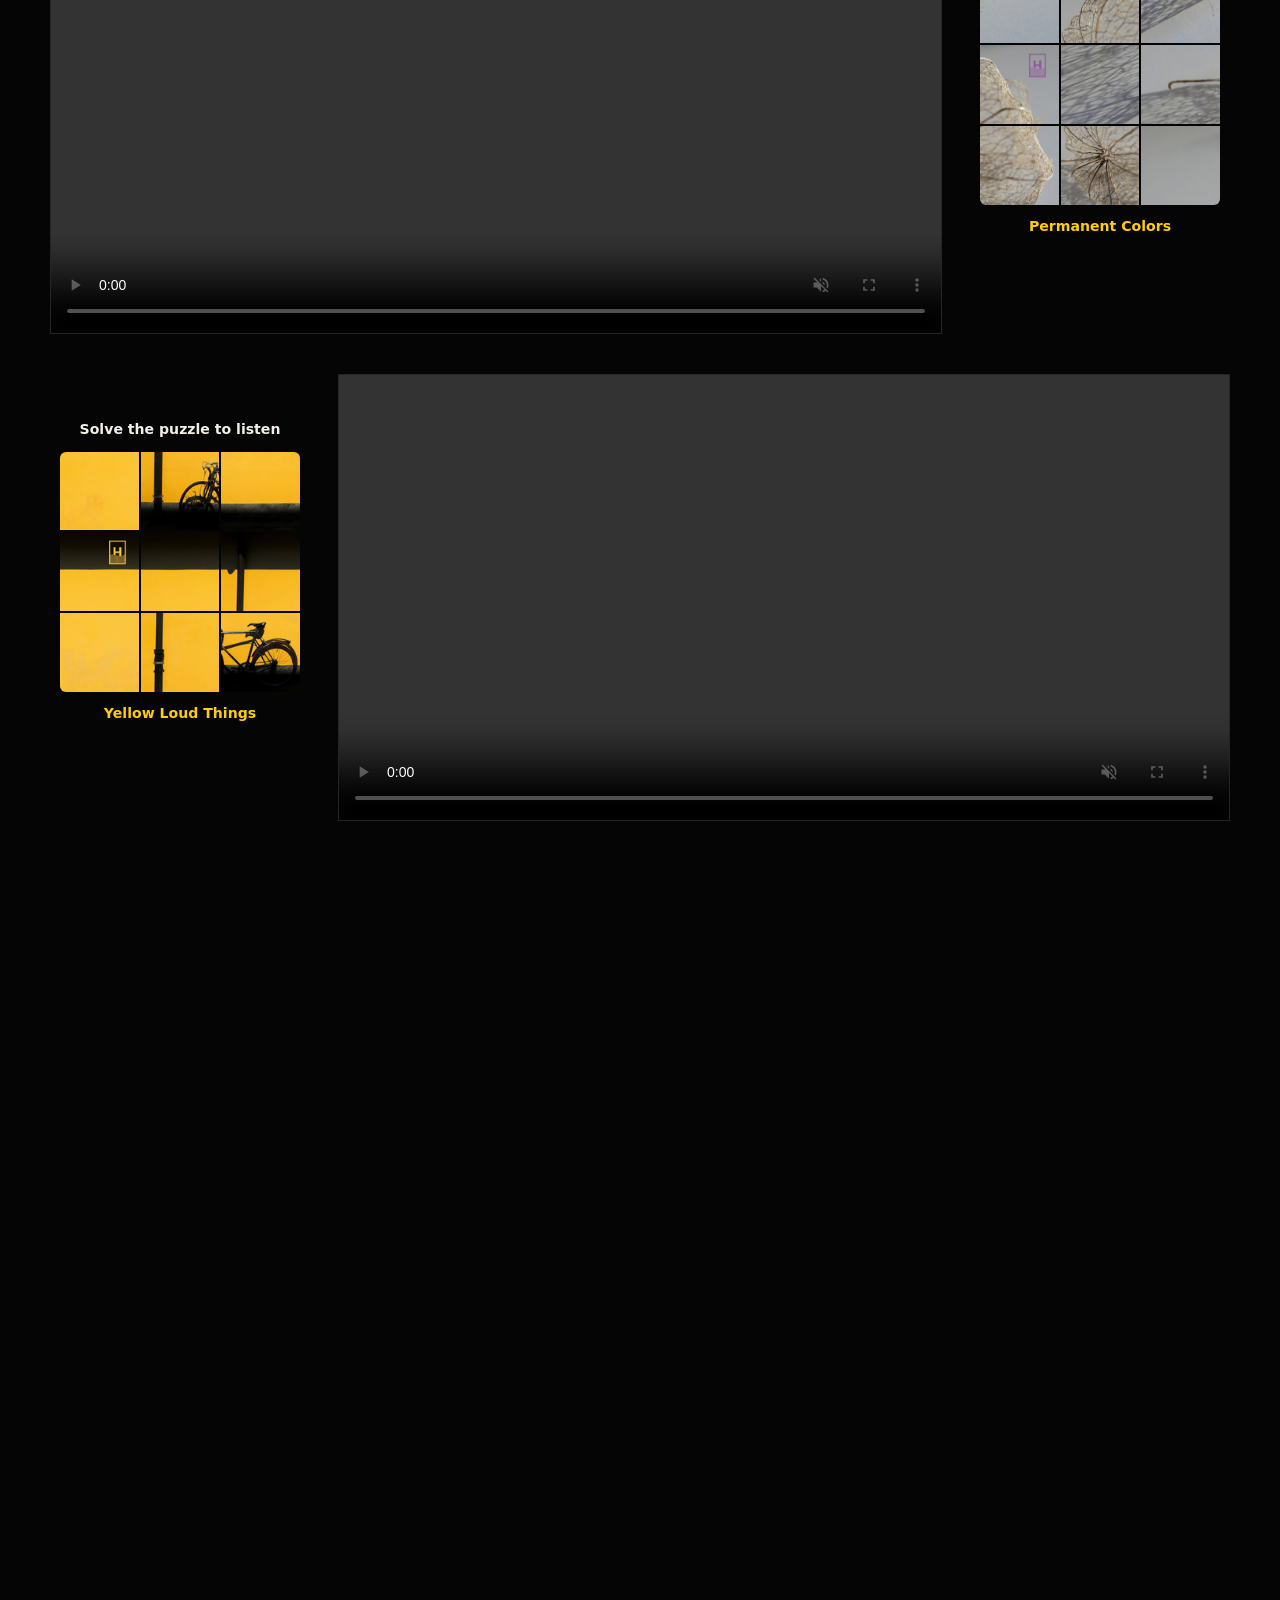
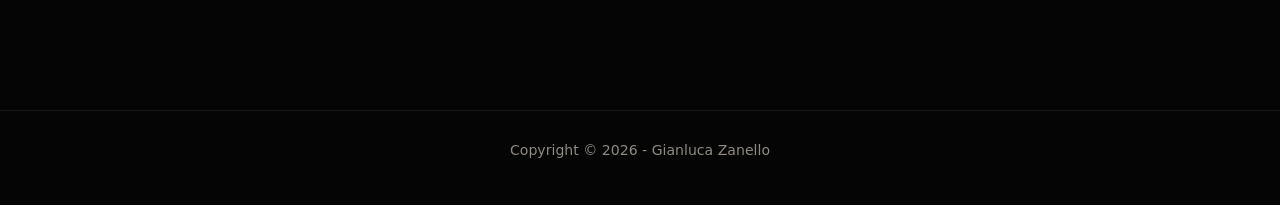
==== commit 49b63ffe: "Refactor home section text for clarity, update media links to be clickable, replace image with video" ====
--- a/site/en/index.html
+++ b/site/en/index.html
@@ -88,7 +88,8 @@
 
       <section class="home-section home-split home-split-reverse reveal">
         <div class="home-split-copy home-cta">
-          <p>There's a story that wants to be told<br>Keep your eyes and ears open, because somewhere<br>it's time to take the first step</p>
+          <p>There's a story that wants to be told</p>
+          <p class="home-cta-focus">Keep your eyes and ears open, because somewhere<br>it's time to take the first step</p>
         </div>
         <div class="trailer">
           <video src="../assets/video/Trailer-2-voci.mov" muted loop playsinline controls preload="metadata"></video>
--- a/site/assets/css/site.css
+++ b/site/assets/css/site.css
@@ -1050,12 +1050,26 @@
   margin: 0;
 }
 
-.home-split .home-cta p {
-  margin: 0;
+.home-split .home-cta p,
+.home-split .home-cta p:last-child,
+.home-split .home-cta .home-cta-focus {
+  margin: 0 0 0.75rem;
+  font-family: var(--display);
   font-size: clamp(0.95rem, 1.7vw, 1.25rem);
   color: var(--yellow);
   font-weight: 700;
+  font-style: normal;
   line-height: 1.7;
+}
+
+.home-split .home-cta p:last-child,
+.home-split .home-cta .home-cta-focus {
+  margin-bottom: 0;
+}
+
+.gz-card-link {
+  color: inherit;
+  text-decoration: none;
 }
 
 .trailer-final {
@@ -1798,7 +1812,7 @@
 .extra-name {
   color: inherit;
   font-style: normal;
-  font-weight: 600;
+  font-weight: 400;
 }
 
 .extra-section {
@@ -2047,6 +2061,14 @@
   height: auto;
 }
 
+.momo-video {
+  width: 100%;
+  aspect-ratio: 3 / 4;
+  object-fit: cover;
+  background: #000;
+  border: 1px solid rgba(255, 255, 255, 0.08);
+}
+
 .momo-content {
   min-width: 0;
   max-width: 40rem;
@@ -2091,9 +2113,9 @@
 }
 
 .momo-name {
-  color: var(--yellow);
+  color: inherit;
   font-style: normal;
-  font-weight: 600;
+  font-weight: 400;
 }
 
 /* �� Contacts �� */
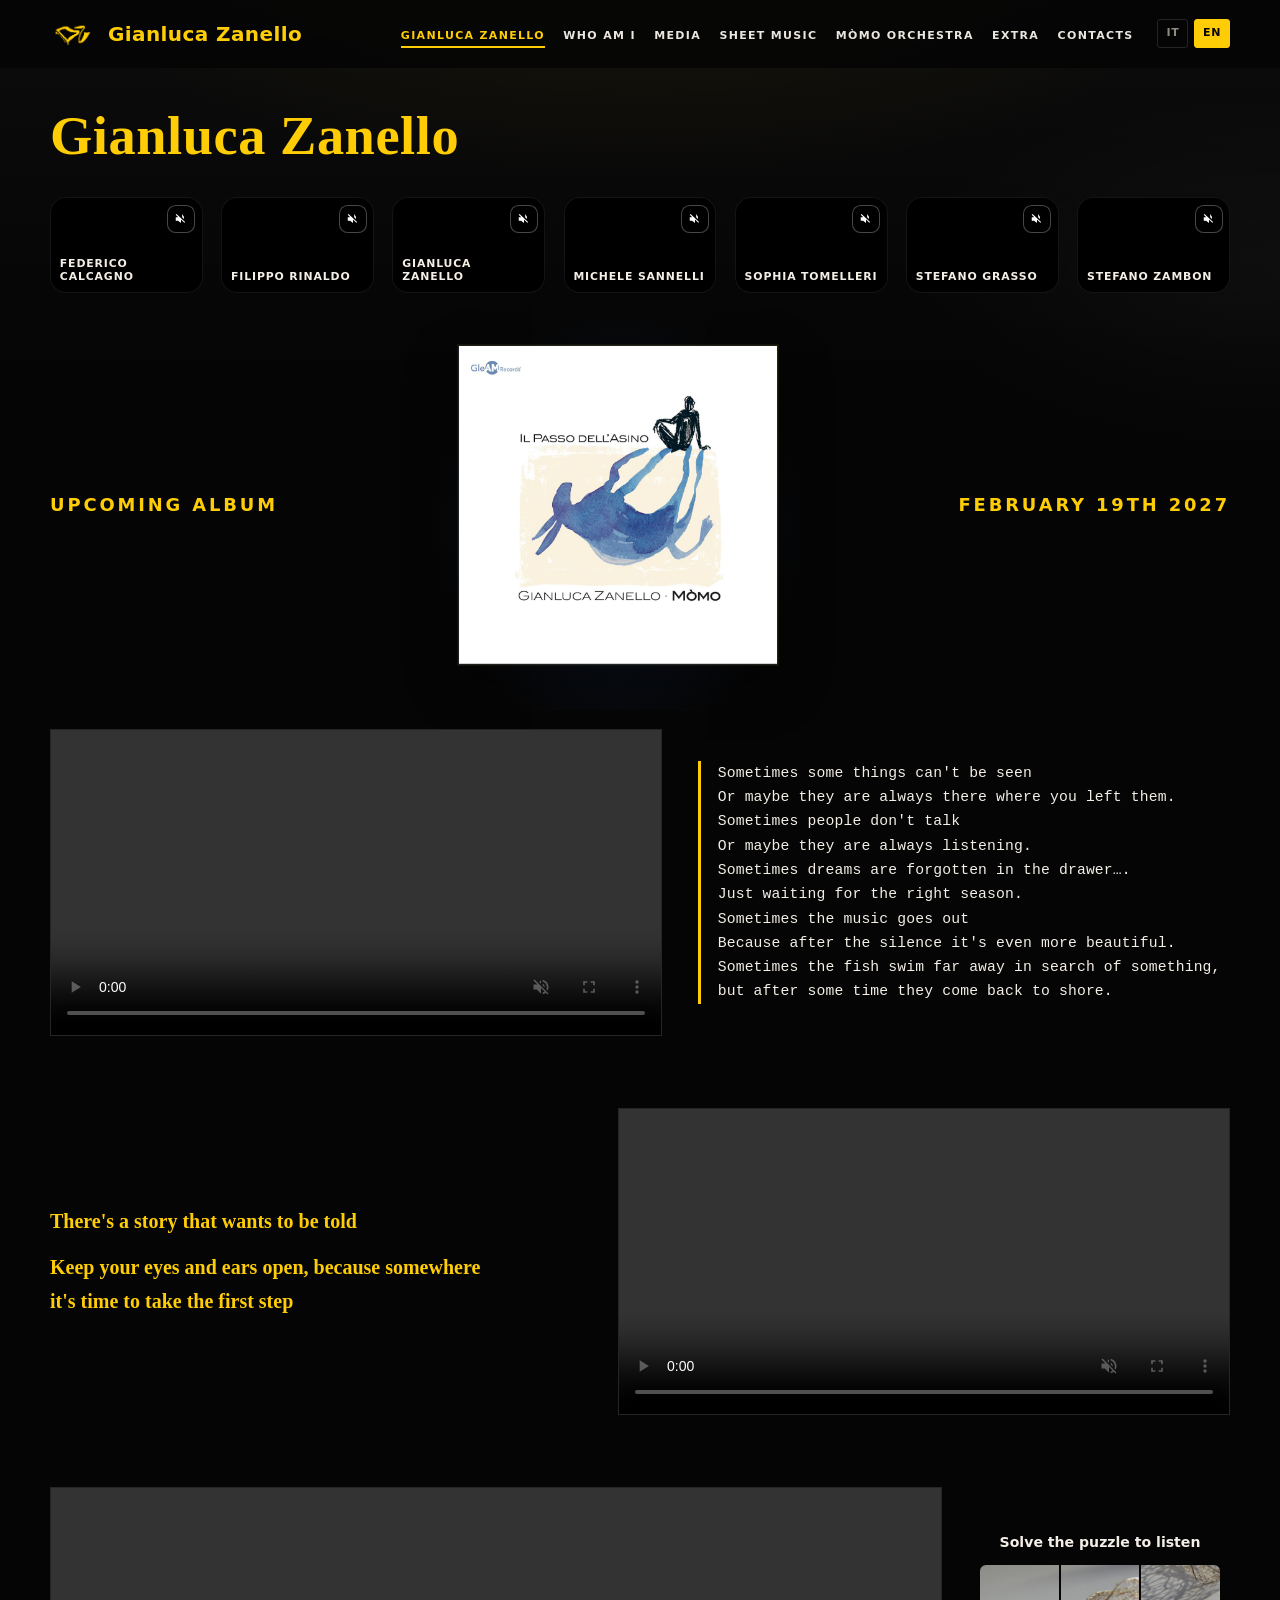
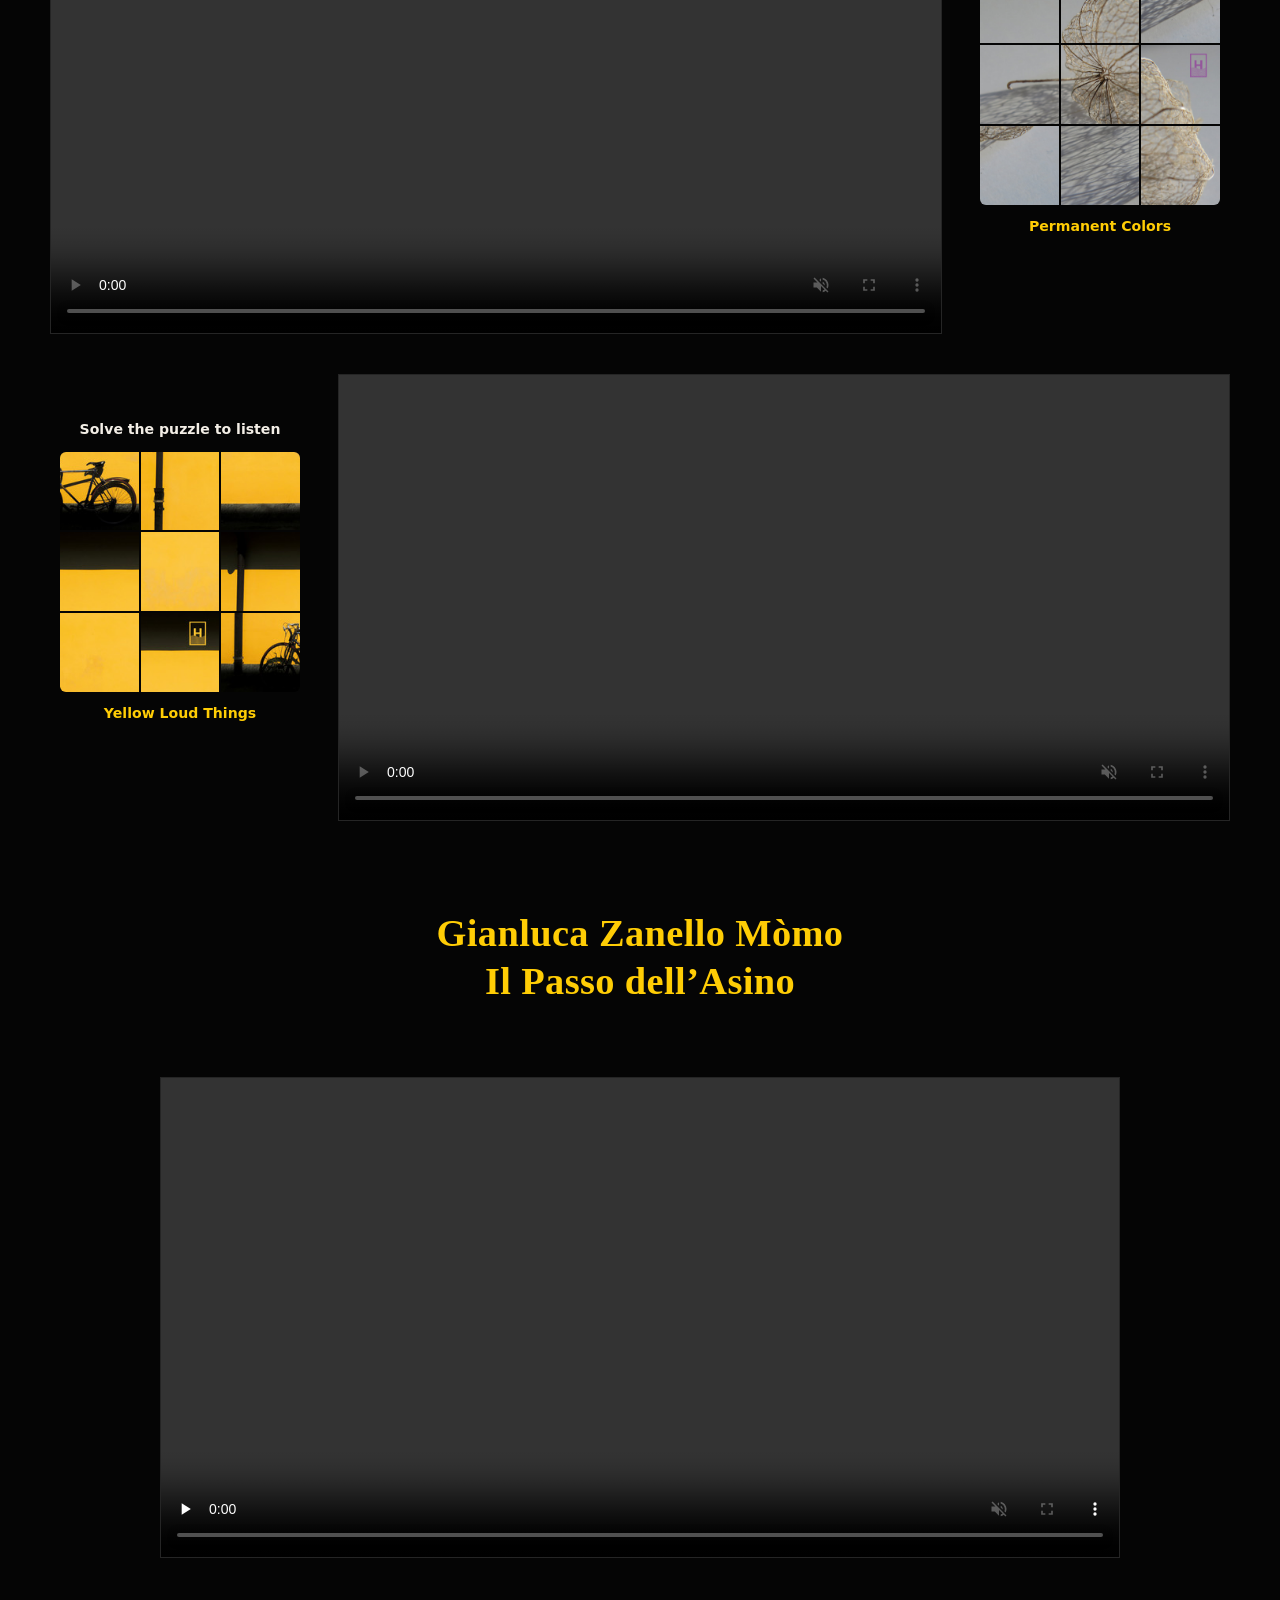
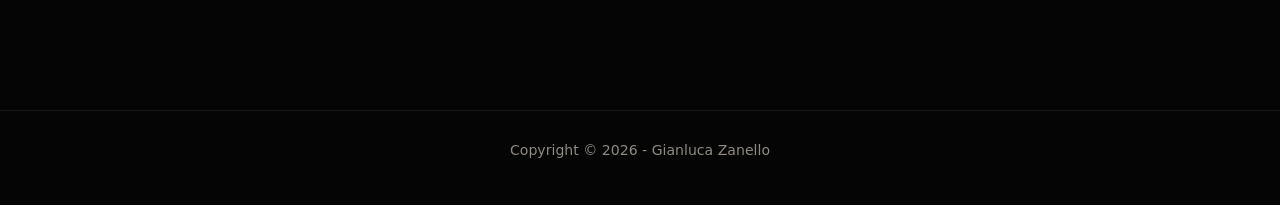
==== commit 709ae060: "Update CSS file references across multiple HTML pages to include versioning for cache busting, and e" ====
--- a/site/en/index.html
+++ b/site/en/index.html
@@ -6,7 +6,7 @@
   <title>Gianluca Zanello</title>
   <meta name="description" content="Portfolio of musician and composer Gianluca Zanello.">
   <link rel="icon" href="../assets/img/Logo_gian_giallo.png">
-  <link rel="stylesheet" href="../assets/css/site.css">
+  <link rel="stylesheet" href="../assets/css/site.css?v=20261126">
 </head>
 <body>
   <header class="site-header" id="site-header"></header>
--- a/site/assets/css/site.css
+++ b/site/assets/css/site.css
@@ -26,6 +26,8 @@
 
 html {
   scroll-behavior: smooth;
+  overflow-x: hidden;
+  max-width: 100%;
 }
 
 body {
@@ -41,6 +43,9 @@
     linear-gradient(180deg, var(--ink-soft) 0%, var(--ink) 40%, var(--ink) 100%);
   background-attachment: fixed;
   min-height: 100vh;
+  overflow-x: hidden;
+  max-width: 100%;
+  position: relative;
 }
 
 img {
@@ -293,31 +298,50 @@
 .nav-mobile {
   display: none;
   position: fixed;
-  inset: var(--header-h) 0 0 auto;
+  inset: var(--header-h) 0 0 0;
+  width: 100%;
+  max-width: 100%;
+  height: calc(100dvh - var(--header-h));
+  background: transparent;
+  padding: 0;
+  border: 0;
+  box-shadow: none;
+  overflow: hidden;
+  z-index: 101;
+  visibility: hidden;
+  pointer-events: none;
+  transform: none;
+}
+
+.nav-mobile.is-open {
+  visibility: visible;
+  pointer-events: auto;
+}
+
+.nav-mobile ul {
+  list-style: none;
+  position: absolute;
+  top: 0;
+  right: 0;
+  margin: 0;
   width: min(90vw, 360px);
-  height: calc(100dvh - var(--header-h));
+  max-width: 100%;
+  height: 100%;
+  padding: 1.75rem 1.5rem 2.5rem;
+  display: flex;
+  flex-direction: column;
+  gap: 0.35rem;
   background: #080808;
-  padding: 1.75rem 1.5rem 2.5rem;
-  transform: translateX(100%);
-  transition: transform 0.4s cubic-bezier(0.22, 1, 0.36, 1);
-  z-index: 101;
   border-left: 1px solid rgba(255, 205, 5, 0.28);
   box-shadow: -18px 0 48px rgba(0, 0, 0, 0.55);
   overflow-y: auto;
   -webkit-overflow-scrolling: touch;
-}
-
-.nav-mobile.is-open {
+  transform: translateX(100%);
+  transition: transform 0.4s cubic-bezier(0.22, 1, 0.36, 1);
+}
+
+.nav-mobile.is-open ul {
   transform: translateX(0);
-}
-
-.nav-mobile ul {
-  list-style: none;
-  margin: 0;
-  padding: 0;
-  display: flex;
-  flex-direction: column;
-  gap: 0.35rem;
 }
 
 .nav-mobile li {
